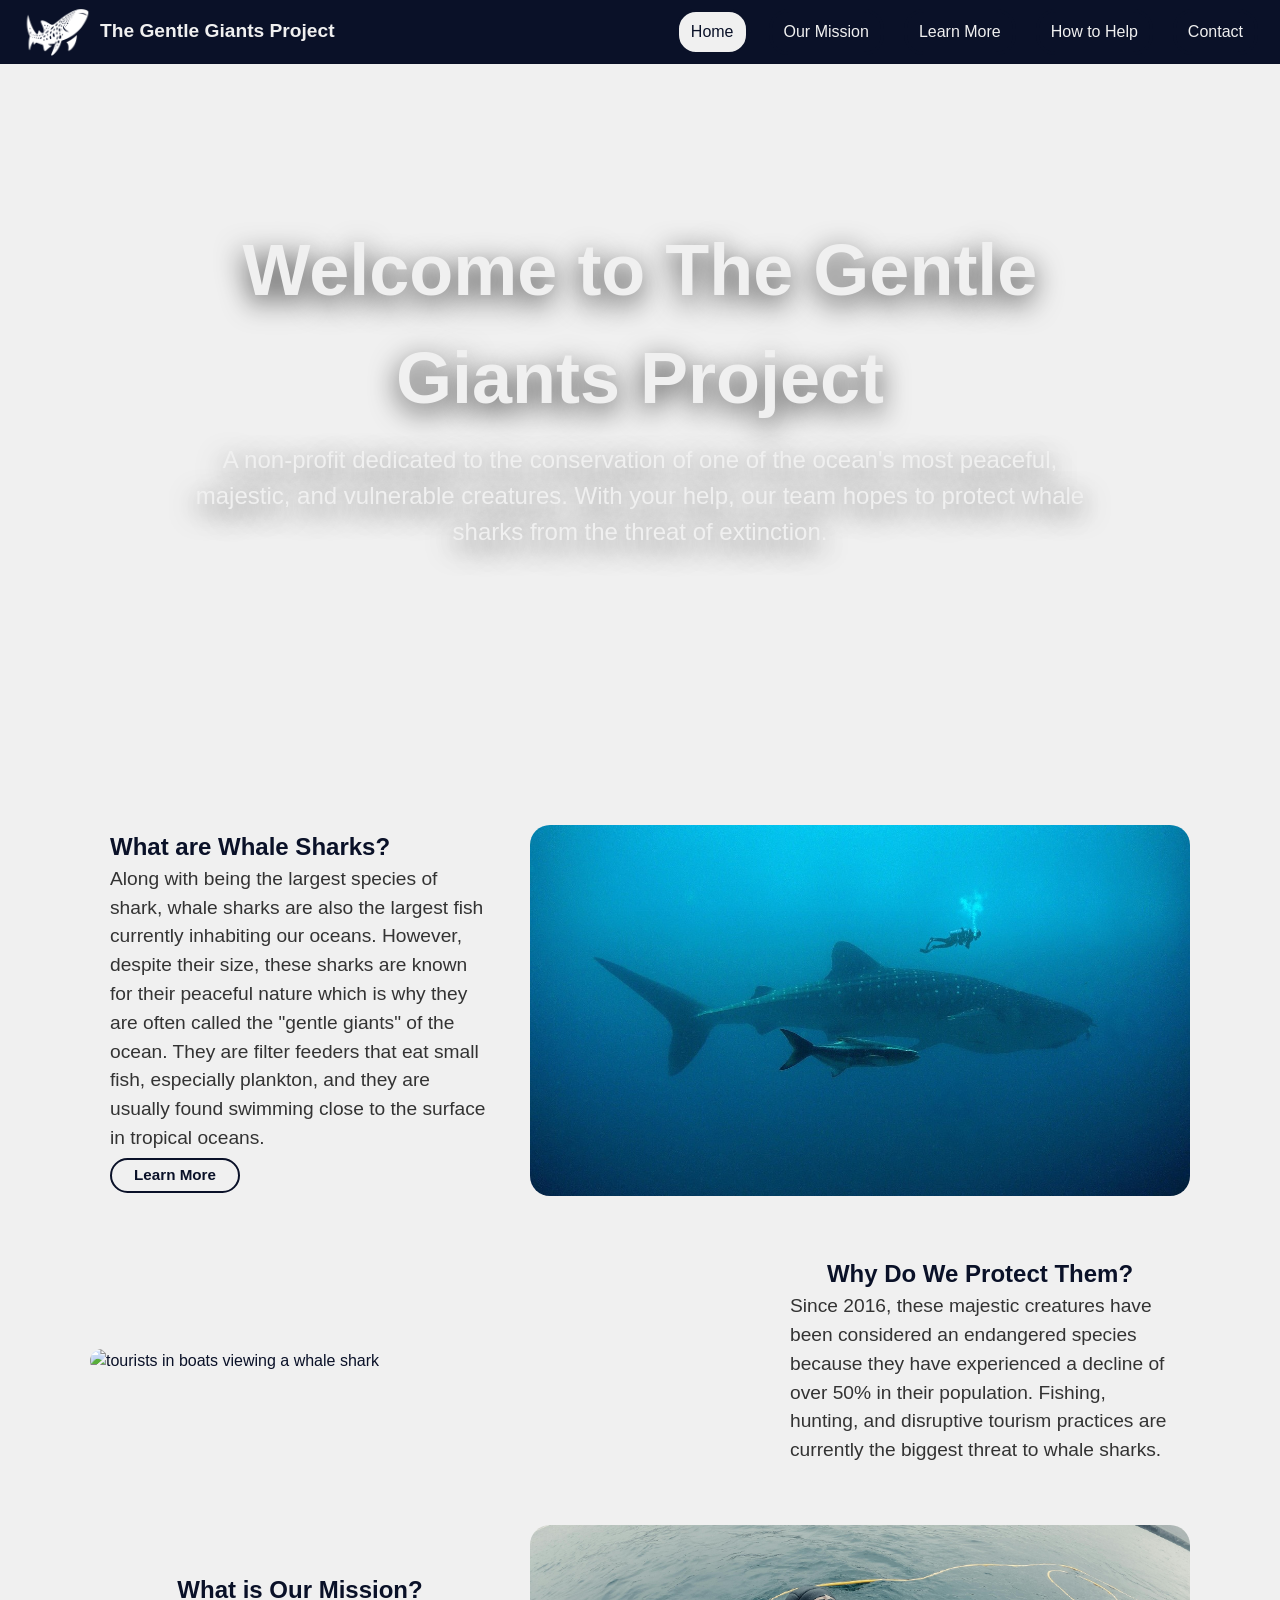
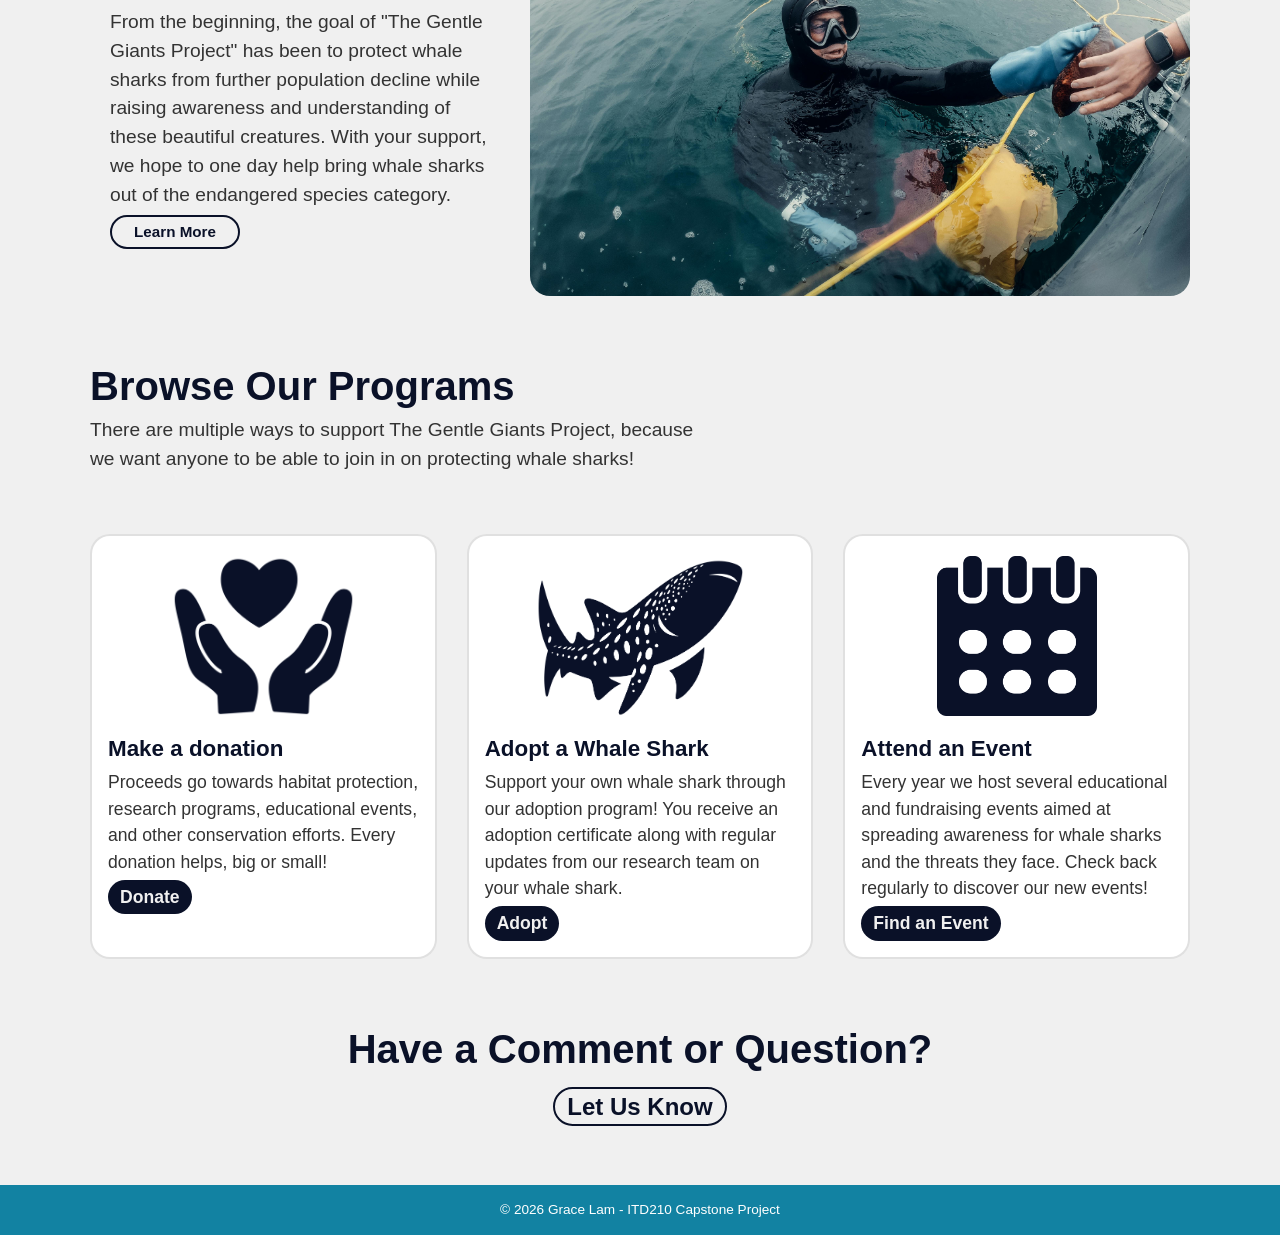
==== index.html @ e2074e73 "Initial commit — added portfolio HTML and CSS files" ====
<!DOCTYPE html>
<html lang="en">
<head>
    <meta charset="UTF-8">
    <meta name="viewport" content="width=device-width, initial-scale=1.0">
    <title>The Gentle Giants Project</title>
    <link rel="stylesheet" href="style.css">
</head>
<body>
    
<!-- Header with brand logo and the navigation section-->
    <header>
<!-- Branding -->
        <div class="branding">
            <img src="images/brand_icon.png" alt="white whale shark icon">
            <span>The Gentle Giants Project</span>
        </div>

<!--Desktop Nav-->
            <nav class="desktop_nav" aria-label="Main Navigation">
                <a href="index.html" class="active" aria-current="page">Home</a>
                <a href="mission.html">Our Mission</a>
                <a href="learn.html">Learn More</a>
                <a href="help.html">How to Help</a>
                <a href="contact.html">Contact</a>
            </nav>

<!-- Mobile Nav toggle button -->
        <button class="mobile_toggle" id="mobileToggle" aria-label="Open navigation" aria-expanded="false">
              <span aria-hidden="true"></span>
        </button>

    </header>

    <!-- Mobile Nav -->
        <nav class="mobile_nav" id="mobileNav" aria-label="Mobile navigation">
            <!-- Example usage -->
            <a href="index.html" class="active" aria-current="page">Home</a>
            <a href="mission.html">Our Mission</a>
            <a href="learn.html">Learn More</a>
            <a href="help.html">How to Help</a>
            <a href="contact.html">Contact</a>
            </nav>

    <!-- Mobile Nav -->
        <nav class="mobile_nav" id="mobileNav" aria-label="Mobile navigation">
            <!-- Example usage -->
            <a href="index.html" class="active" aria-current="page">Home</a>
            <a href="mission.html">Our Mission</a>
            <a href="learn.html">Learn More</a>
            <a href="help.html">How to Help</a>
            <a href="contact.html">Contact</a>
            </nav>

<!--Main section-->
    <main>

<!--Hero section-->
        <section class="hero" aria-label="Hero Section">
<!-- Hero Video -->
            <div class="hero_video" aria-hidden="true">
                <video autoplay muted loop playsinline preload="metadata">
                    <source src="images/hero_video.mp4" type="video/mp4">
                </video>
            </div>
<!-- Hero Text -->
            <div class="hero_text">
                <h1>Welcome to The Gentle Giants Project</h1>
                <p>A non-profit dedicated to the conservation of one of the ocean's most peaceful, majestic, and vulnerable creatures. With your help, our team hopes to protect whale sharks from the threat of extinction.  
                </p>
            </div>
        </section>

<!-- Mission Section -->
        <section class="home_mission">
            <div class="mission_text">
                <h2>What are Whale Sharks?</h2>
                <p>Along with being the largest species of shark, whale sharks are also the largest fish currently inhabiting our oceans. However, despite their size, these sharks are known for their peaceful nature which is why they are often called the "gentle giants" of the ocean. They are filter feeders that eat small fish, especially plankton, and they are usually found swimming close to the surface in tropical oceans.</p>
                <a href="learn.html">Learn More</a>
            </div>
                <img src="images/what_are_whale_sharks.jpg" alt="A diver and a whale shark in the ocean">
        </section>

        <section class="home_mission">
                <img src="images/why_protect_them.jpg" alt="tourists in boats viewing a whale shark">
            <div class="mission_text">
                <h3>Why Do We Protect Them?</h3>
                <p>Since 2016, these majestic creatures have been considered an endangered species because they have experienced a decline of over 50% in their population. Fishing, hunting, and disruptive tourism practices are currently the biggest threat to whale sharks.</p>
            </div>
        </section>
          
        <section class="home_mission">
                <div class="mission_text">
                    <h3>What is Our Mission?</h3>
                    <p>From the beginning, the goal of "The Gentle Giants Project" has been to protect whale sharks from further population decline while raising awareness and understanding of these beautiful creatures. With your support, we hope to one day help bring whale sharks out of the endangered species category.</p>
                    <a href="mission.html">Learn More</a>
                </div>
                <img src="images/our_mission.jpg" alt="man in wetsuit holding a sea urchin">
        </section>

<!--Cards Section-->
        <section>
            <div class="card_intro">
                <h2>Browse Our Programs</h2>
                <p>There are multiple ways to support The Gentle Giants Project, because we want anyone to be able to join in on protecting whale sharks! </p>
            </div>
<!-- Donation Card -->
        <div class="cards">
            <article class="card">
                <div class="card_media">
                    <img src="images/donation_icon.png" alt="Icon of hand holding a heart">
                </div>
                <div class="card_body">
                    <h3>Make a donation</h3>
                    <p>Proceeds go towards habitat protection, research programs, educational events, and other conservation efforts. Every donation helps, big or small!</p>
                    <a class="card_link" href="help.html">Donate</a>
                </div>
            </article>
<!-- Adoption Card -->
            <article class="card">
                <div class="card_media">
                    <img src="images/adopt_icon.png" alt="icon of a whale shark">
                </div>
                <div class="card_body">
                    <h3>Adopt a Whale Shark</h3>
                    <p>Support your own whale shark through our adoption program! You receive an adoption certificate along with regular updates from our research team on your whale shark.</p>
                    <a class="card_link" href="help.html">Adopt</a>
                </div>
            </article>
<!-- Event Card -->
            <article class="card">
                <div class="card_media">
                    <img src="images/events_icon.png" alt="icon of a calendar">
                </div>
                <div class="card_body">
                    <h3>Attend an Event</h3>
                    <p>Every year we host several educational and fundraising events aimed at spreading awareness for whale sharks and the threats they face. Check back regularly to discover our new events!</p>
                    <a class="card_link" href="help.html">Find an Event</a>
                </div>
            </article>
        </div>    
        </section>

<!-- Contact Section -->
        <section class="home_contact">
            <h2>Have a Comment or Question?</h2>
            <a href="contact.html">Let Us Know</a>
        </section>

    </main>

<!-- Footer -->
    <footer>
        &copy; 2026 Grace Lam - ITD210 Capstone Project
    </footer>

<!-- JavaScript -->
 <script>

/* Mobile Navigation javascript */

const toggle = document.getElementById("mobileToggle");

const mobileNav = document.getElementById("mobileNav");

toggle.addEventListener("click", () => {

  const isOpen = mobileNav.classList.toggle("open");

  toggle.setAttribute("aria-expanded", String(isOpen));
});

 </script>
</body>
</html>

<!-- Citation:

-	Video Credit (web source)
    o	File/Page: index.html (hero video)
    o	Video File: hero_video.mp4
    o	Original creator: Spencer Frost
    o	Title: “Whale Sharks”
    o	Source page: www.canva.com  
    o	License: One-design use license
    o	Accessed: 2026-2-1

-	Image Credit (web source)
    o	File/Page: index.html (Our Mission section)
    o	Video File: our_mission.html
    o	Original creator: Kindel Media
    o	Description: “Man in wetsuit holding a sea urchin”
    o	Source page: www.pexels.com  
    o	License: free to use 
    o	Accessed: 2026-2-2

-	Image Credit (web source)
    o	File/Page: index.html (Our Mission section)
    o	Video File: what_are_whale_sharks.jpg
    o	Original creator: Schäferle
    o	Description: “whale shark and diver in the ocean”
    o	Source page: www.pixabay.com  
    o	License: free to use
    o	Accessed: 2026-2-2

-	Image Credit (web source)
    o	File/Page: index.html (Our Mission section)
    o	Video File: why_protect_them.jpg
    o	Original creator: Mounish Raja
    o	Description: “tourists in boats viewing a whale shark in the ocean”
    o	Source page: www.unsplash.com  
    o	License: free to use
    o	Accessed: 2026-2-2

-	Image Credit (web source)
    o	File/Page: index.html (Cards section)
    o	Video File: donation_icon.jpg
    o	Original creator: Rafai
    o	Title: “Donation”
    o	Source page: www.thenounproject.com  
    o	License: royalty free
    o	Accessed: 2026-2-2

-	Image Credit (web source)
    o	File/Page: index.html (Cards section and header)
    o	Video File: adopt_icon.jpg (blue) and brand_icon.jpg (white) 
    o	Original creator: Dimitri Lupo
    o	Title: “Whale Shark”
    o	Source page: www.thenounproject.com  
    o	License: royalty free
    o	Accessed: 2026-2-2

-	Image Credit (web source)
    o	File/Page: index.html (Cards section)
    o	Video File: events_icon.jpg
    o	Original creator: I cons
    o	Title: “Calendar”
    o	Source page: www.thenounproject.com  
    o	License: royalty free
    o	Accessed: 2026-2-2

-	AI Assistance Citation:
    o	Tool: ChatGPT
    o	Date: 2/1/26
    o	Where used: Hero video CSS (specifically .hero video)
    o	What AI did: gave example CSS code to crop and position the hero video along with explanations for the code
    o	What I did: Read the code explanations and implemented the necessary code, adjusted the percentages of some elements and tested them in browser. 
    o	Prompt summary: “This is my CSS code for a hero video, how can I fix cropping issues” and “I want the video to be cropped slightly lower but still fill the container” 

-	AI Assistance Citation:
    o	Tool: ChatGPT
    o	Date: 2/1/26
    o	Where used: Hero (specifically .hero)
    o	What AI did: gave example code for how to adjust padding to improve adjustment of text in different window sizes
    o	What I did: Read the code explanations and implemented the code adjustment, tested the amounts of the padding element with different amounts and window sizes.
    o	Prompt summary: “Does the padding change where the content is when the window is resized in this code” 
   
-	AI Assistance Citation:
    o	Tool: ChatGPT
    o	Date: 2/2/26
    o	Where used: Home Mission Section (specifically .mission_text)
    o	What AI did: gave example code for how to use display to lay out text and images.
    o	What I did: Read the code explanations and implemented the flex-direction: column and flex: 1 elements to place the headings above the paragraph text while keeping the images to the side of the text.
    o	Prompt summary: “I want the h3 to sit above the p text while the image is beside both the h3 and the p”

-->
---- style.css ----
* {
  margin: 0;
  padding: 0;
  box-sizing: border-box; 
}

:root{
  --ink:#0A1128;                
  --bg:#f0f0f0;                 
  --card:#ffffff;               
  --muted:#333333;              
  --line:rgba(0,0,0,0.12);      
  --radius:20px; 
}

body {
    font-family: 'Segoe UI', Tahoma, Geneva, Verdana, sans-serif;
    line-height: 1.5; 
    overflow-x: hidden;

    background: var(--bg);
    color: var(--ink);
}

a {
  color: inherit;
}

/* Header styles */
header{
  position:fixed;top:0;left:0;width:100%;height:64px;
  background:#0A1128;
  backdrop-filter:blur(18px);
  border-bottom:1px solid rgba(0,0,0,0.06);
  display:flex;align-items:center;justify-content:space-between;
  padding:0 22px;
  z-index:1000;
}

.branding {
    display: flex;
    align-items: center;
    gap: 8px;
    color: #f0f0f0;
    font-size: 1.2rem;
    font-weight: 650;
}

.branding img {
    width: 70px;
    height: auto;
}

/* Nav styles */
.desktop_nav {
    display:flex;
    gap:20px;
    font-size: 1rem;
}

.desktop_nav a{
  text-decoration:none;
  color: #f0f0f0;
  background: #0A1128;
  font-weight:450;
  border: solid 3px #0A1128;
  border-radius: 20px;
  padding: 8px 12px;
}
.desktop_nav a.active {
    background: #f0f0f0;
    color: #0A1128;
}
.desktop_nav a:hover {
    background: #1282A2;
}

/* mobile navigation */

.mobile_toggle{
  width:40px;height:40px;border-radius:999px;
  border:1px solid #0A1128;
  background:#f0f0f0;
  display:none;
  align-items:center;justify-content:center;
  cursor:pointer;
}
.mobile_toggle span{
  width:18px;height:2px;border-radius:999px;background:#111;
  position:relative;display:block;
}
.mobile_toggle span::before,
.mobile_toggle span::after{
  content:"";
  position:absolute;left:0;width:18px;height:2px;border-radius:999px;background:#111;
}
.mobile_toggle span::before{top:-6px;}
.mobile_toggle span::after{top:6px;}

@media(max-width:950px){
  .desktop_nav{display:none;}
  .mobile_toggle{display:flex;}
}

.mobile_nav{
  position:fixed;
  top:0;
  right:-100%;
  width:min(75vw,300px);
  height:100vh;
  background:#0A1128;
  opacity: 0.95;
  backdrop-filter:blur(18px);
  padding:88px 22px 24px;
  transition:right .35s ease;
  z-index:999;
}
.mobile_nav.open{right:0;}
.mobile_nav a{
  display:block;
  text-decoration:none;
  color:#f0f0f0;
  font-size:1.35rem;
  font-weight:700;
  padding:12px 10px;
  border-radius:14px;
}

.mobile_nav a:hover{
    background: #1282A2;
}

/* Hero styles */
.hero {
    position: relative;
    min-height: 85vh;
    display: flex;
    align-items: center;
    justify-content: center;
    text-align: center;
    padding: clamp(48px, 8vh, 96px) 18px;
    overflow: hidden;
}

.hero video {
    position: absolute;
    z-index: 0;
    top: 50%;
    left: 50%;
    width: 100%;
    height: 100%;
    object-fit: cover;
    object-position: center 20%;
    transform: translate(-50%, -50%);
}

.hero_text {
  position: relative;
  z-index: 3;
  max-width: 980px;
  padding: 0 12px;
}

.hero_text h1 {
    color: #f0f0f0;
    font-size: clamp(3rem, 6vw, 4.5rem);
    text-shadow: 0 8px 28px rgba(0,0,0,0.75);
}

.hero_text p {
    color: #f0f0f0;
    font-size: clamp(1rem, 2.5vw, 1.5rem);
    max-width: 70ch;
    margin: 10px auto 0;
    text-shadow: 0 8px 28px rgba(0,0,0,0.75);
}

/* Home Mission Section styles */

.home_mission {
    display: flex;
    align-items: center;
    gap: 20px;
    margin: 60px 90px; 
}

.mission_text {
    display: flex;
    flex-direction: column;
    flex: 1;
    margin: 0px 20px;
    line-height: 1.5;
}

.mission_text p {
    font-size: 1.2rem;
    color: var(--muted);
}

.mission_text h3 {
    text-align: center;
    font-size: 1.5rem;
}

.mission_text a {
    text-decoration:none;
    color: #0A1128;
    border: 2px solid #0A1128;
    border-radius: var(--radius);
    width: 130px;
    padding: 4px 12px;
    font-weight: 550;
    font-size: .95rem;
    text-align: center;
    margin-top: 5px;
}

.mission_text a:hover {
    text-decoration:none;
    color: #f0f0f0;
    background: #1282A2;
    border: 2px solid #1282A2;
    border-radius: var(--radius);
    width: 130px;
    padding: 4px 12px;
    font-weight: 550;
    font-size: .95rem;
    text-align: center;
    margin-top: 5px;
}

.home_mission img {
    width: 60%;
    height: auto;
    border-radius: var(--radius);
}

/* Card styles */

.card_intro {
    background: var(--bg);
    color: var(--ink);
    margin: 60px 90px;
}

.card_intro p {
   font-size: 1.2rem; 
   max-width: 58ch;
   color: var(--muted);
}

.card_intro h2 {
   font-size: 2.5rem; 
}

.cards {
    margin: 60px 90px;
    display: grid;
    grid-template-columns: repeat(auto-fit,minmax(240px,1fr));
    gap: 30px;
}

.card {
  border-radius: var(--radius);  
  background: var(--card);
  border: 2px solid var(--line);
  overflow: hidden;
}

.card_media {
    margin-top: 20px;
    height: 160px;
    position: relative;
}

.card_media img {
    width: 100%;
    height: 100%;
    object-fit: contain;
}

.card_body{
  padding:16px 16px;
}

.card h3 {
    font-size: 1.4rem;
    margin-bottom: 4px;
}

.card p {
    color: var(--muted);
    font-size: 1.1rem;
    line-height: 1.5;
}

.card_link {
    display:inline-flex;
    text-decoration:none;
    color: #f0f0f0;
    background: #0A1128;
    border-radius: var(--radius);
    padding: 4px 12px;
    font-weight: 550;
    font-size: 1.1rem;
    margin-top: 5px;
}

.card_link:hover {
    display:inline-flex;
    text-decoration:none;
    color: #f0f0f0;
    background: #1282A2;
    padding: 4px 12px;
    border-radius: var(--radius);
    font-weight: 550;
    font-size: 1.1rem;
    margin-top: 5px;
}

/* Home contact section styles */
.home_contact {
    text-align: center;
    background: var(--bg);
    color: var(--ink);
    margin: 60px 90px;
}

.home_contact h2 {
    font-size: 2.5rem;
    margin-bottom: 10px;
}

.home_contact a{
    text-decoration:none;
    color: #0A1128;
    border: 2px solid #0A1128;
    border-radius: var(--radius);
    padding: 4px 12px;
    font-weight: 550;
    font-size: 1.5rem;
    text-align: center;
}

.home_contact a:hover {
    text-decoration:none;
    color: #f0f0f0;
    background: #1282A2;
    border: 2px solid #1282A2;
    border-radius: var(--radius);
    padding: 4px 12px;
    font-weight: 550;
    font-size: 1.5rem;
    text-align: center;
}

/* Footer Style */
footer {
    background-color: #1282A2;
    color: white;
    text-align: center;
    padding: 15px;
    font-size:.85rem;
}
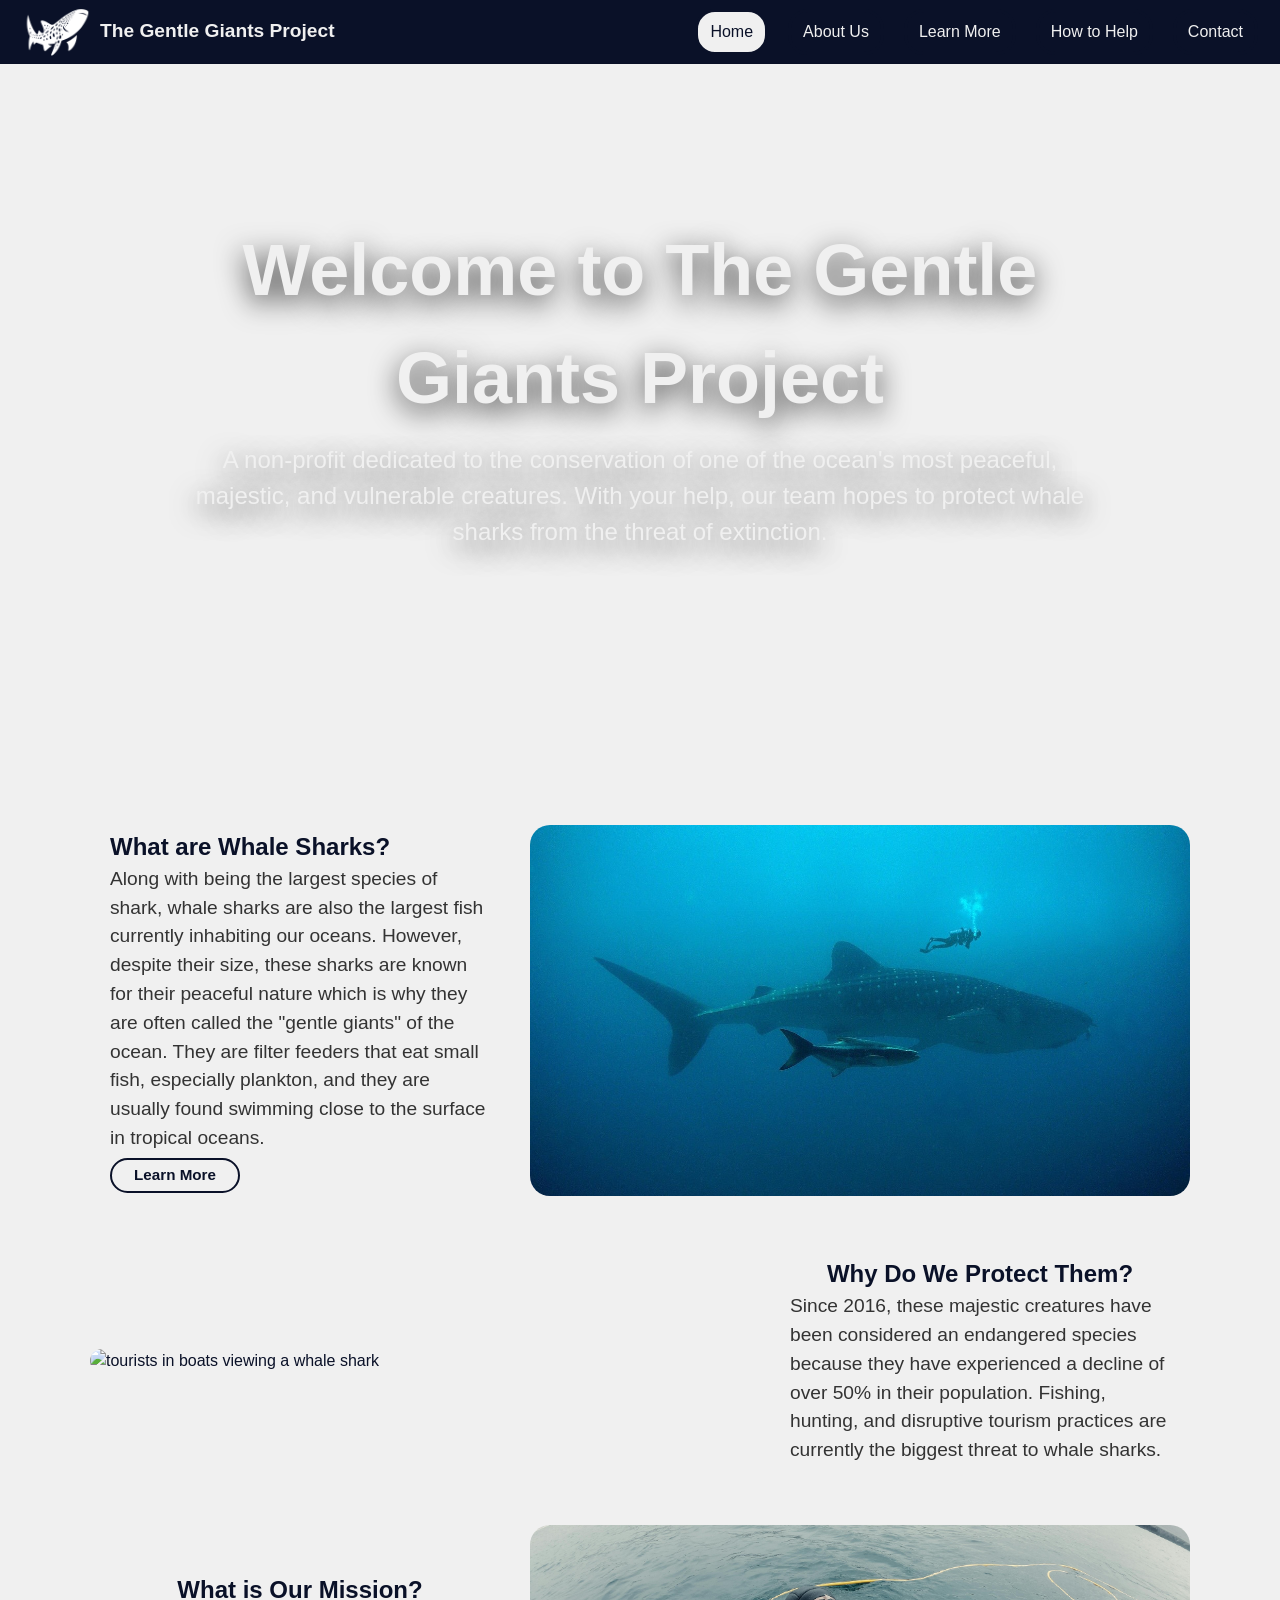
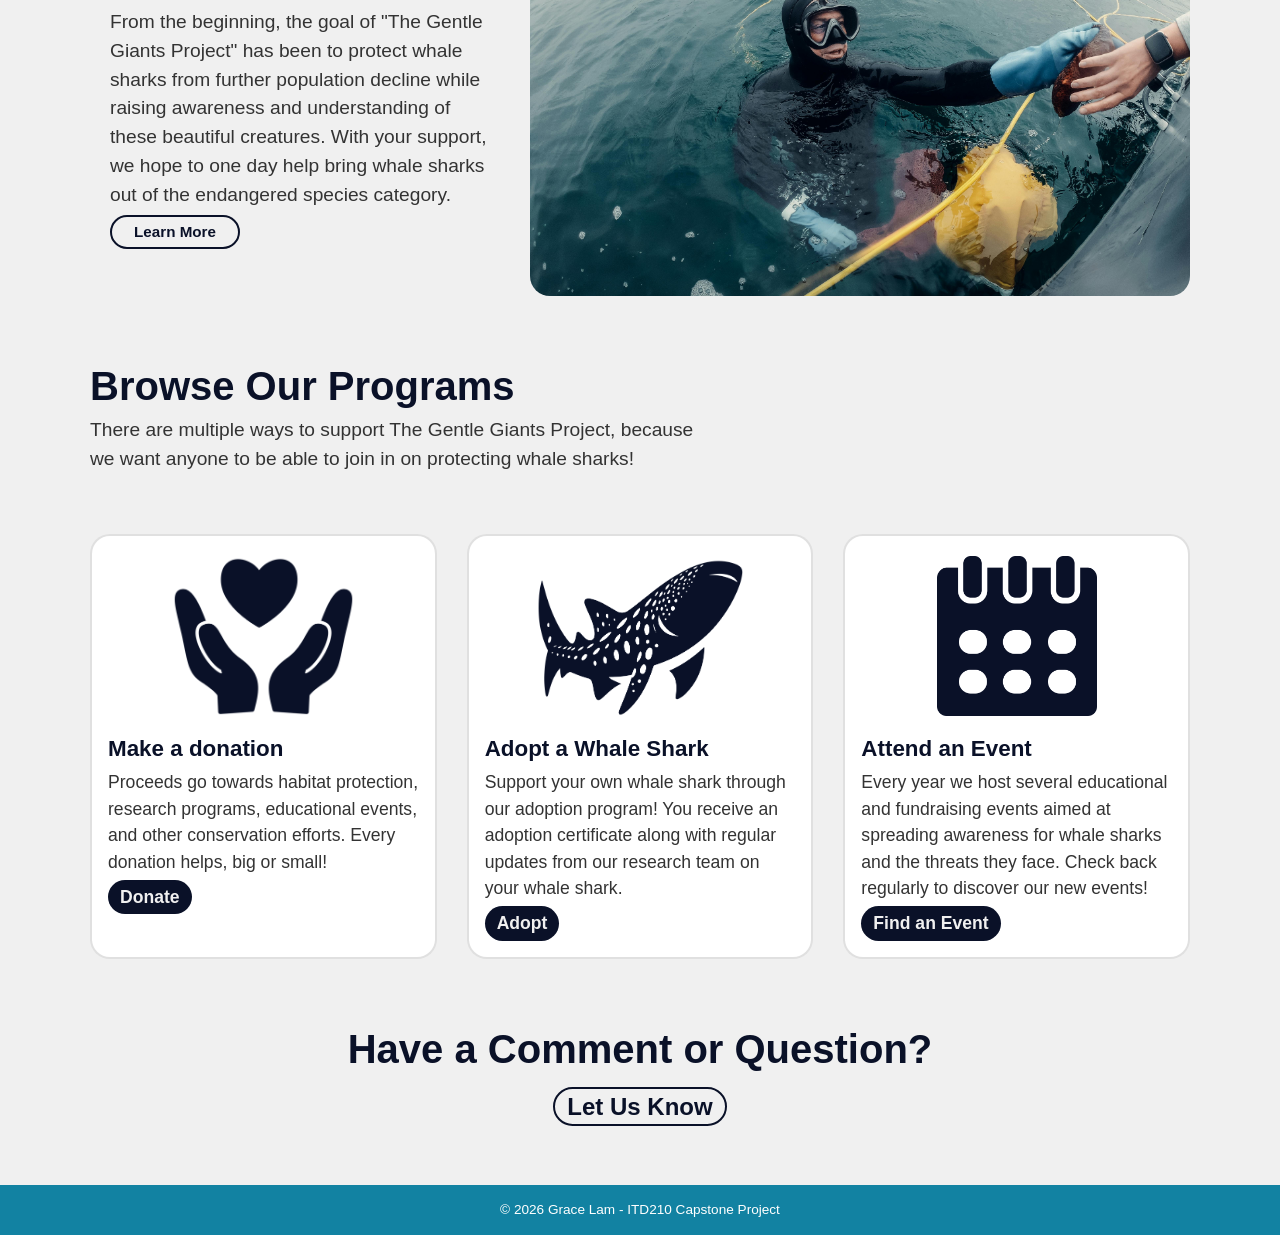
==== commit 2d51b9d0: "fixed About Us links in home page navigation" ====
--- a/index.html
+++ b/index.html
@@ -19,7 +19,7 @@
 <!--Desktop Nav-->
             <nav class="desktop_nav" aria-label="Main Navigation">
                 <a href="index.html" class="active" aria-current="page">Home</a>
-                <a href="mission.html">Our Mission</a>
+                <a href="about.html">About Us</a>
                 <a href="learn.html">Learn More</a>
                 <a href="help.html">How to Help</a>
                 <a href="contact.html">Contact</a>
@@ -36,17 +36,7 @@
         <nav class="mobile_nav" id="mobileNav" aria-label="Mobile navigation">
             <!-- Example usage -->
             <a href="index.html" class="active" aria-current="page">Home</a>
-            <a href="mission.html">Our Mission</a>
-            <a href="learn.html">Learn More</a>
-            <a href="help.html">How to Help</a>
-            <a href="contact.html">Contact</a>
-            </nav>
-
-    <!-- Mobile Nav -->
-        <nav class="mobile_nav" id="mobileNav" aria-label="Mobile navigation">
-            <!-- Example usage -->
-            <a href="index.html" class="active" aria-current="page">Home</a>
-            <a href="mission.html">Our Mission</a>
+            <a href="about.html">About Us</a>
             <a href="learn.html">Learn More</a>
             <a href="help.html">How to Help</a>
             <a href="contact.html">Contact</a>
@@ -93,7 +83,7 @@
                 <div class="mission_text">
                     <h3>What is Our Mission?</h3>
                     <p>From the beginning, the goal of "The Gentle Giants Project" has been to protect whale sharks from further population decline while raising awareness and understanding of these beautiful creatures. With your support, we hope to one day help bring whale sharks out of the endangered species category.</p>
-                    <a href="mission.html">Learn More</a>
+                    <a href="about.html">Learn More</a>
                 </div>
                 <img src="images/our_mission.jpg" alt="man in wetsuit holding a sea urchin">
         </section>
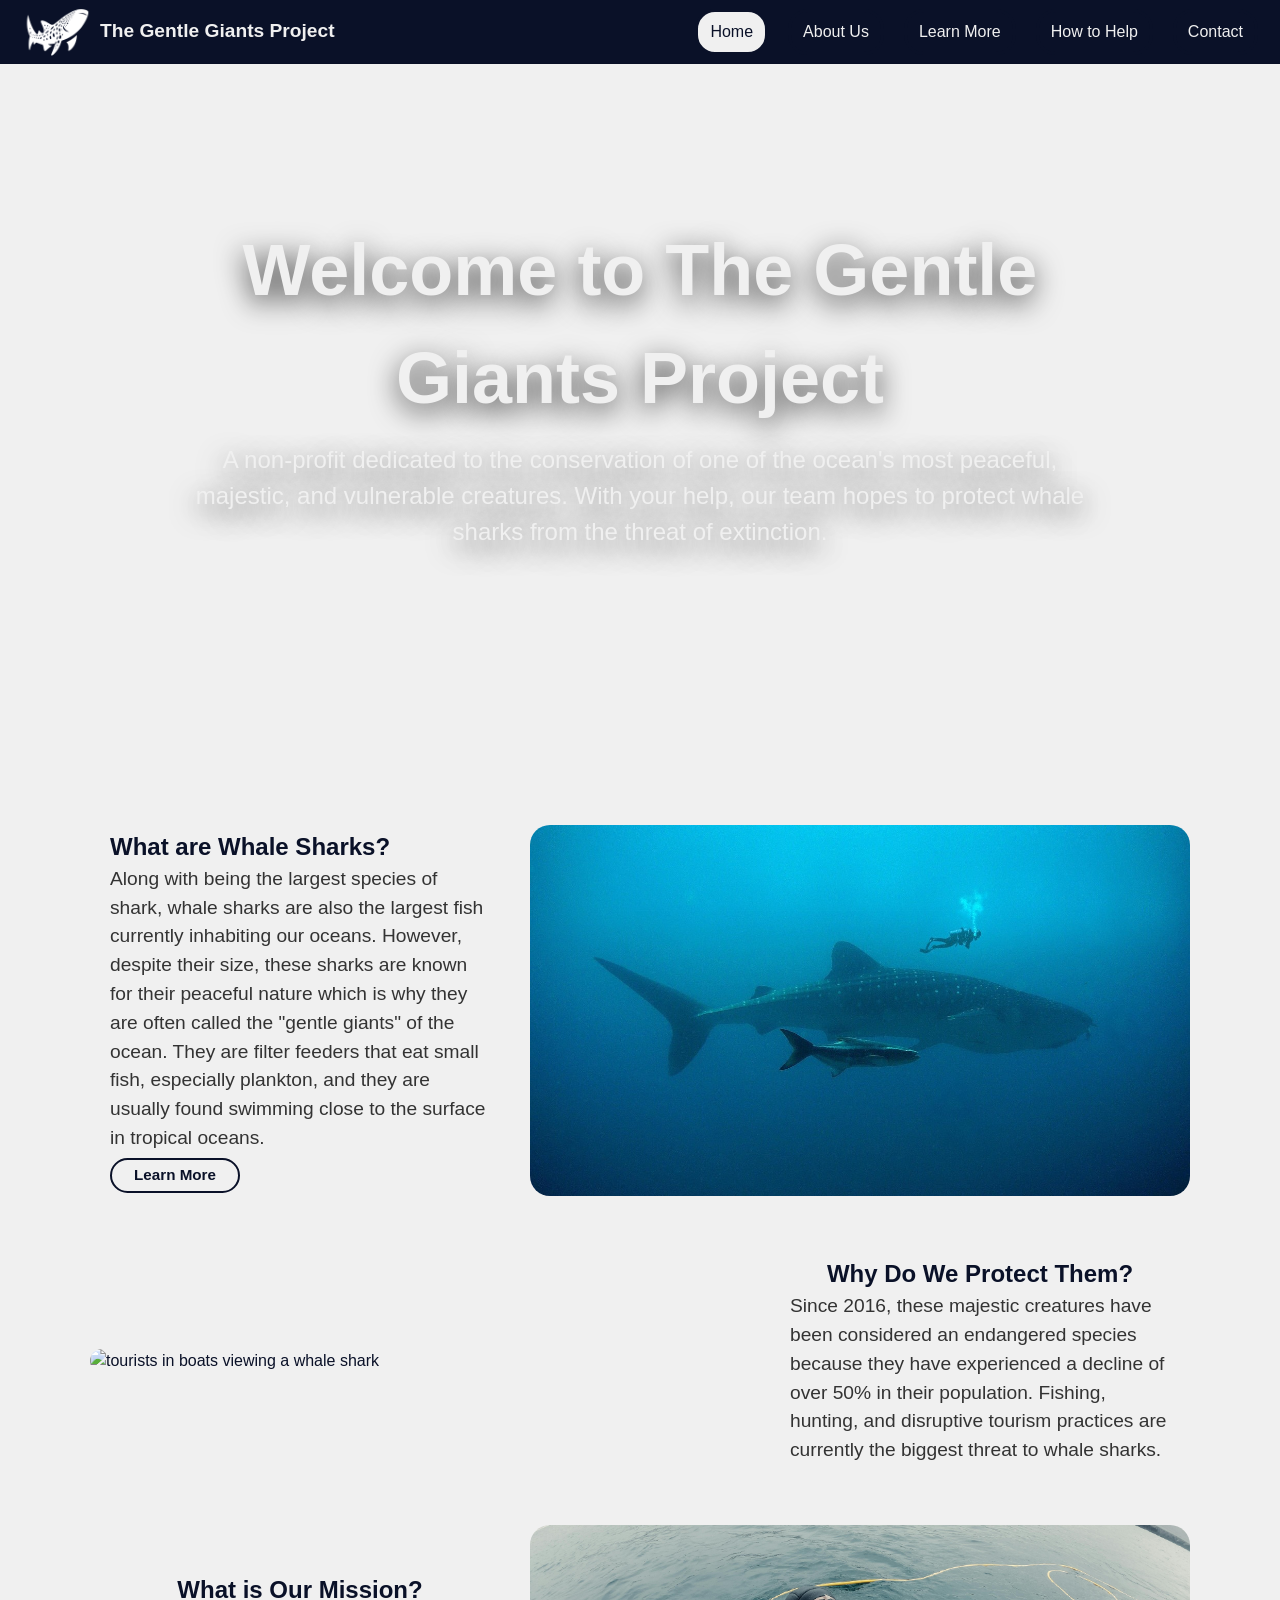
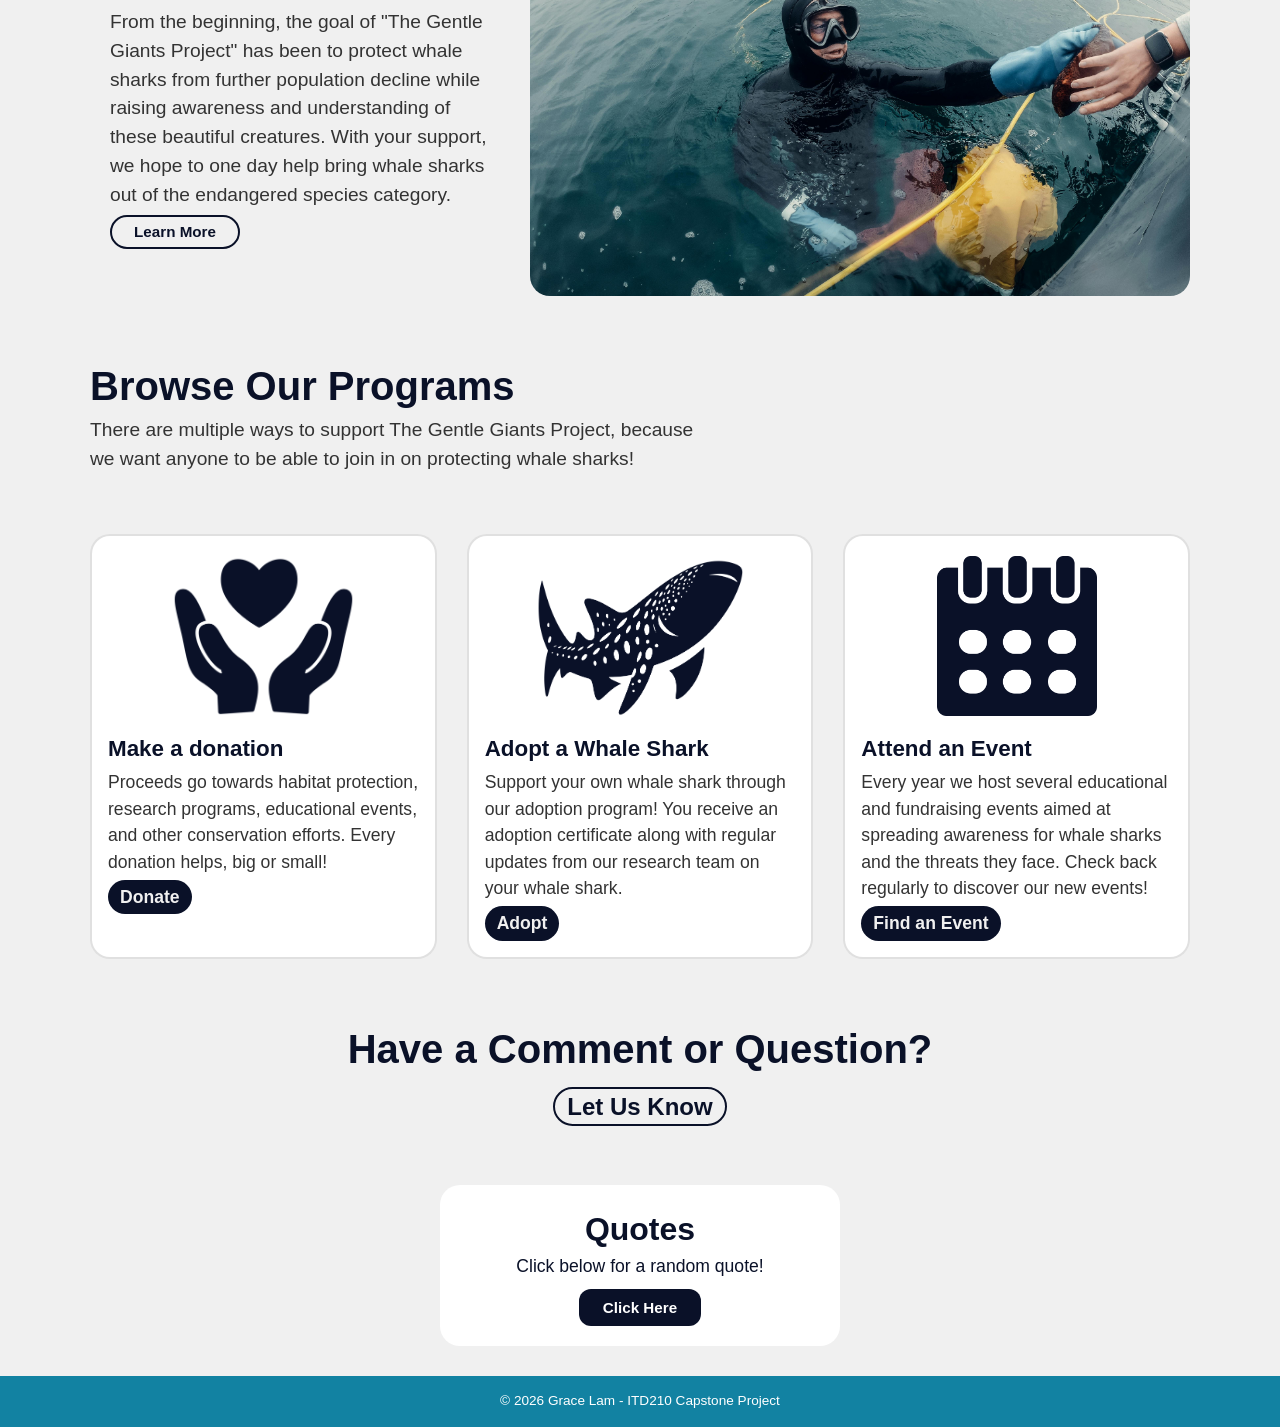
==== commit 7bc75027: "added a random quote section using JavaScript Fetch" ====
--- a/index.html
+++ b/index.html
@@ -139,6 +139,31 @@
 
     </main>
 
+<!-- Fetch Data Section -->
+    <div class="quotes">
+    <!-- Section for users to load data -->
+        <section id="quoteStart">
+            <h2>Quotes</h2>
+            <p>Click below for a random quote!</p>
+            <button id="loadBtn">Click Here</button>
+        </section>
+
+    <!-- Section for when data is loading and when there is an error -->
+        <section id="quoteLoading">
+            <h2>Loading</h2>
+            <p id="loadingMessage">Loading your quote...</p>
+            <p id="errorMessage"></p>
+        </section>
+
+    <!-- Section for the data after it's loaded -->
+        <section id="quoteResult">
+            <h2>Here's your quote!</h2>
+            <div id="dataContainer">
+                <!-- quote from fetch goes here -->
+            </div>
+        </section>
+    </div>    
+
 <!-- Footer -->
     <footer>
         &copy; 2026 Grace Lam - ITD210 Capstone Project
@@ -160,6 +185,58 @@
   toggle.setAttribute("aria-expanded", String(isOpen));
 });
 
+// fetch script for quote data
+    // verify fetch using console.log()
+        async function loadData () {
+            // grabs each section by ID
+            const loadingMessage = document.getElementById("quoteStart");
+            const errorMessage = document.getElementById("quoteLoading");
+            const dataContainer = document.getElementById("quoteResult");
+
+            // changes display so only loading section is shown when data is loading
+            quoteStart.style.display = "none";
+            quoteLoading.style.display = "block";
+            quoteResult.style.display = "none";
+            errorMessage.textContent = "";
+            dataContainer.innerHTML = "";
+
+            // request to get quote from the api
+            try {
+                const response = await fetch("https://dummyjson.com/quotes/random")
+
+            // displays error message if the request for data fails
+            if (!response.ok) {
+                throw new Error("Failed to load quote.");
+            }    
+
+            // turns the requested data into javascript
+            const data = await response.json();
+
+            console.log(data);
+
+            // displays the quote in the format set up
+            const item = document.createElement("div");
+            item.innerHTML = `
+                <p>${data.quote}</p>
+                <h3>${data.author}</h3>
+             `;
+            dataContainer.appendChild(item);
+
+            // changes display of sections so only the quote result is visible
+            quoteLoading.style.display = "none";
+            quoteResult.style.display = "block";
+
+            // error message that gets displayed if the fetch didn't work
+            } catch (error) {   
+                errorMessage.textContent = "Something went wrong. Please try again.";
+                console.log(error);
+            // stops displaying the loading message when data is displayed
+             } finally {
+                    loadingMessage.style.display = "none";
+                }
+            }
+        // button that users can click to load a quote
+        document.getElementById("loadBtn").addEventListener("click", loadData);  
  </script>
 </body>
 </html>
@@ -253,4 +330,12 @@
     o	What I did: Read the code explanations and implemented the flex-direction: column and flex: 1 elements to place the headings above the paragraph text while keeping the images to the side of the text.
     o	Prompt summary: “I want the h3 to sit above the p text while the image is beside both the h3 and the p”
 
+-   AI Assistance Citation:
+    o	Tool: ChatGPT
+    o	Date: 3/29/26
+    o	Where used: Home Quote Section 
+    o	What AI did: helped fix a few bugs in my Fetch code including all three sections displaying at the same time instead of one at a time as the data was following the request, load, and display process, the code returning the same quote every time instead of a random quote, and the name of the author showing up but not the quote itself. 
+    o	What I did: Read the code explanations and added the changes while customizing it to fit the needs og my webpage. 
+    o	Prompt summary: “Help me fix the bugs in this javascript fetch code”
+
 -->
--- a/style.css
+++ b/style.css
@@ -354,6 +354,85 @@
     text-align: center;
 }
 
+/* Quote Data/Fetch styles */
+/* display styles to make only one section visible at a time */
+#quoteLoading,
+#quoteResult {
+    display: none;
+}
+
+.quotes {
+    text-align: center;
+}
+
+/* stage 1 styles */
+#quoteStart {
+    margin: 0px auto 30px auto;
+    background-color: var(--card);
+    border: var(--line);
+    border-radius: var(--radius);
+    width: 400px;
+    padding: 20px;
+}
+
+#quoteStart h2 {
+    font-size: 2rem;
+}
+
+#quoteStart p {
+    font-size: 1.1rem;
+    margin-bottom: 10px;
+}
+
+/* stage 2 - loading styles */
+
+#quoteLoading {
+    margin: 0px auto 30px auto;
+}
+
+/* interactive element (button) */
+
+button {
+    padding: 10px 24px;
+    border-radius: 12px;
+    font-size: 0.95rem;
+    font-weight: 700;
+    cursor: pointer;
+    background: #0A1128;
+    color: #fff;
+    border: none;
+    transition: all 0.3s ease;
+}
+
+button:hover {
+    transform: translateY(-3px);
+    box-shadow: 0 5px 10px rgba(0,0,0,0.3);
+}
+
+/* stage 3 - results styles */
+#quoteResult {
+    background-color: var(--card);
+    border: var(--line);
+    padding: 15px;
+    margin: 0px auto 30px auto;
+    max-width: 500px;
+    border-radius: var(--radius);
+}
+
+#quoteResult p {
+    font-size: 1.1rem;
+}
+
+#quoteResult h3 {
+    font-size: 1.3rem;
+}
+
+/* Error Styles */
+#errorMessage {
+    color: #1282A2;
+    font-size: 1.1rem;
+}
+
 /* Footer Style */
 footer {
     background-color: #1282A2;
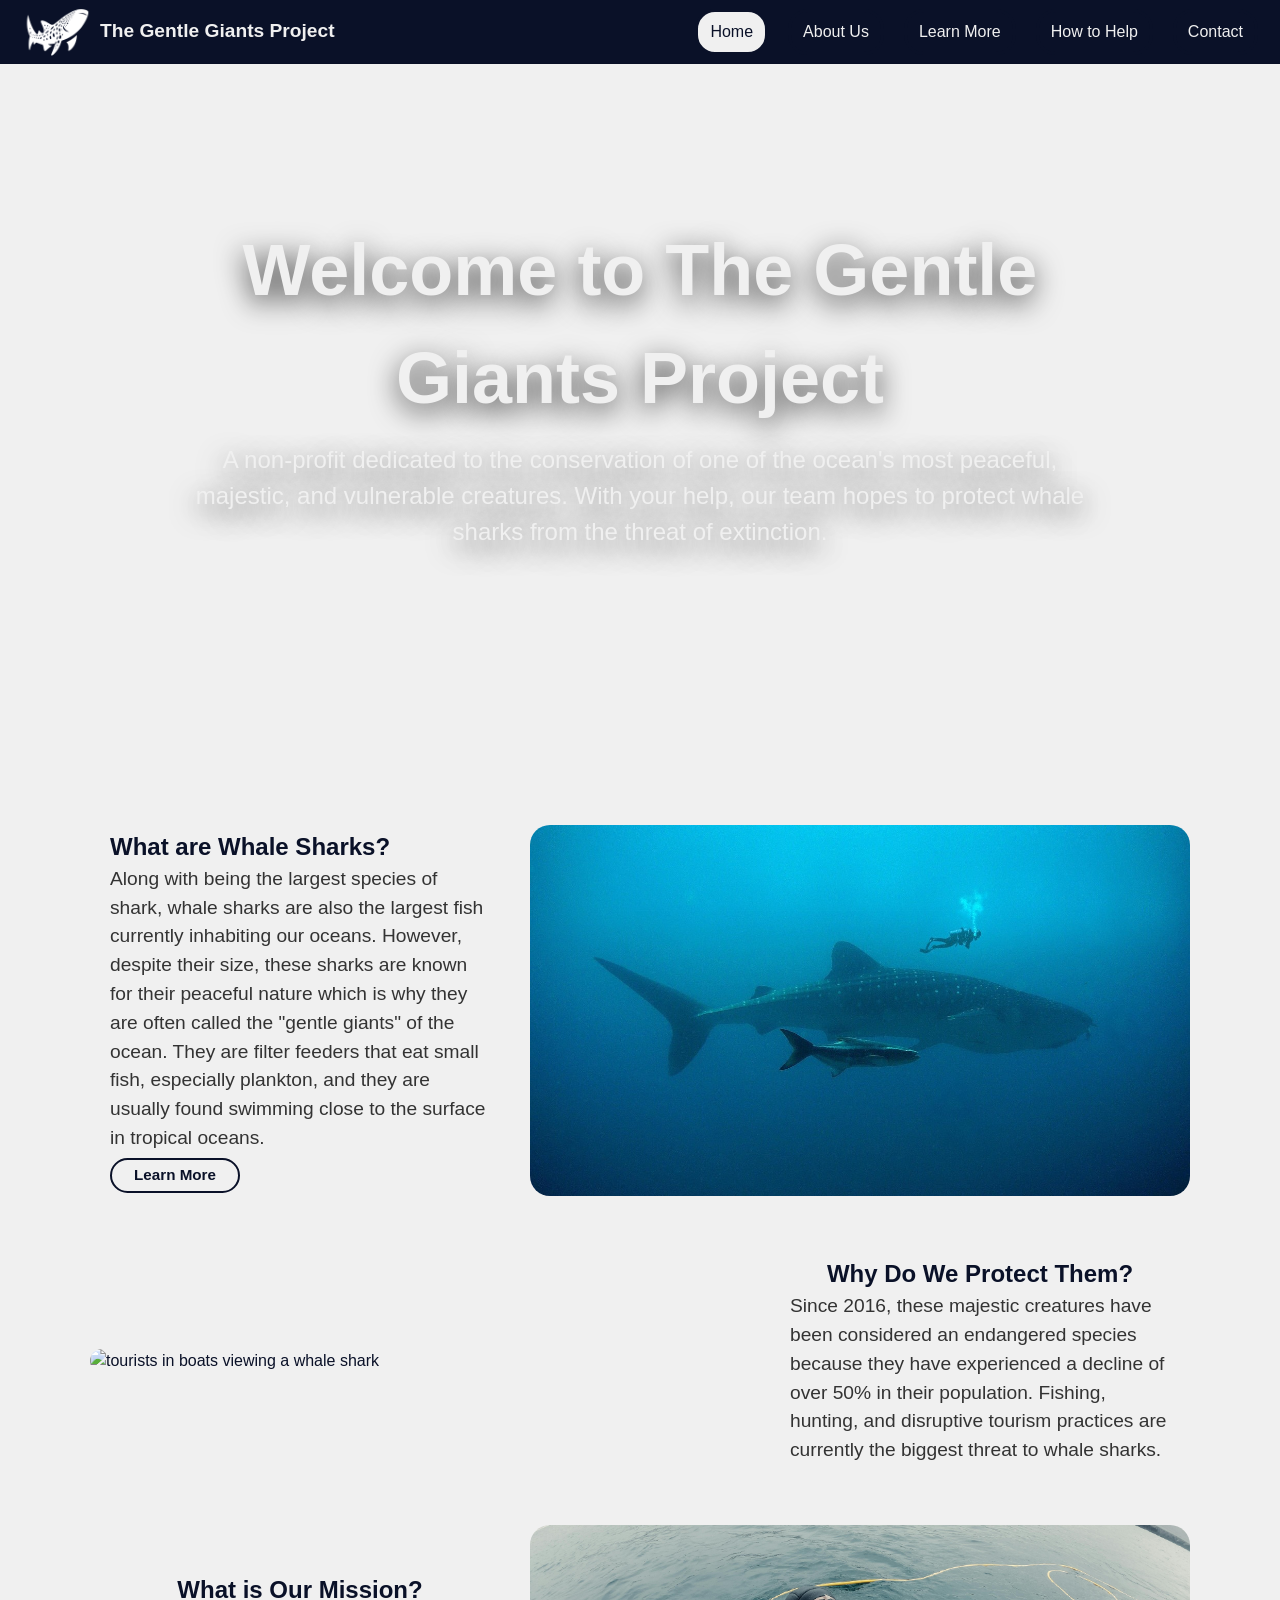
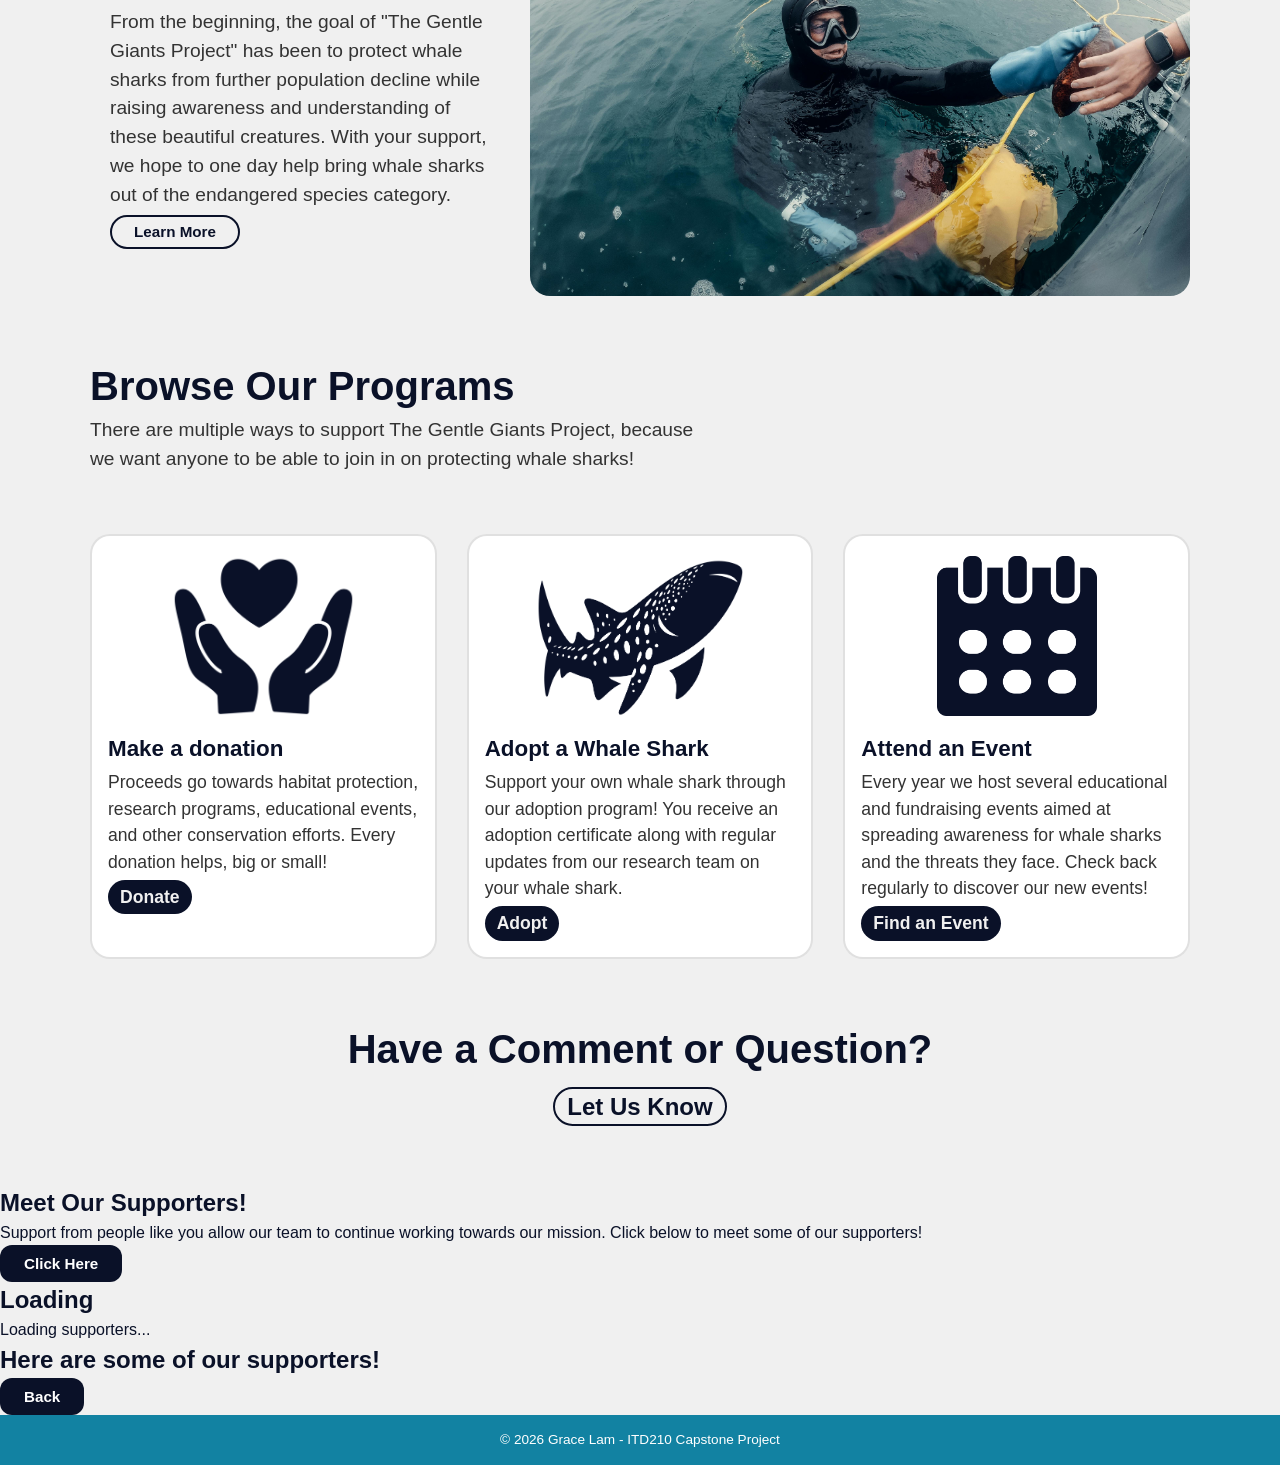
==== commit 571177de: "Changed random quote section to supporters section by adjusting the HTML and CSS and changing the Fe" ====
--- a/index.html
+++ b/index.html
@@ -140,27 +140,28 @@
     </main>
 
 <!-- Fetch Data Section -->
-    <div class="quotes">
+    <div class="supporters">
     <!-- Section for users to load data -->
-        <section id="quoteStart">
-            <h2>Quotes</h2>
-            <p>Click below for a random quote!</p>
+        <section id="supportersStart">
+            <h2>Meet Our Supporters!</h2>
+            <p>Support from people like you allow our team to continue working towards our mission. Click below to meet some of our supporters! </p>
             <button id="loadBtn">Click Here</button>
         </section>
 
     <!-- Section for when data is loading and when there is an error -->
-        <section id="quoteLoading">
+        <section id="supportersLoading">
             <h2>Loading</h2>
-            <p id="loadingMessage">Loading your quote...</p>
+            <p id="loadingMessage">Loading supporters...</p>
             <p id="errorMessage"></p>
         </section>
 
     <!-- Section for the data after it's loaded -->
-        <section id="quoteResult">
-            <h2>Here's your quote!</h2>
+        <section id="supportersResult">
+            <h2>Here are some of our supporters!</h2>
             <div id="dataContainer">
-                <!-- quote from fetch goes here -->
-            </div>
+                <!-- supporters from fetch goes here -->
+            </div>
+            <button id="backBtn">Back</button>
         </section>
     </div>    
 
@@ -185,28 +186,30 @@
   toggle.setAttribute("aria-expanded", String(isOpen));
 });
 
-// fetch script for quote data
+// fetch script for supporter data
     // verify fetch using console.log()
         async function loadData () {
             // grabs each section by ID
-            const loadingMessage = document.getElementById("quoteStart");
-            const errorMessage = document.getElementById("quoteLoading");
-            const dataContainer = document.getElementById("quoteResult");
+            const supportersStart = document.getElementById("supportersStart");
+            const supportersLoading = document.getElementById("supportersLoading");
+            const supportersResult = document.getElementById("supportersResult");
+            const errorMessage = document.getElementById("errorMessage");
+            const dataContainer = document.getElementById("dataContainer");
 
             // changes display so only loading section is shown when data is loading
-            quoteStart.style.display = "none";
-            quoteLoading.style.display = "block";
-            quoteResult.style.display = "none";
+            supportersStart.style.display = "none";
+            supportersLoading.style.display = "block";
+            supportersResult.style.display = "none";
             errorMessage.textContent = "";
             dataContainer.innerHTML = "";
 
             // request to get quote from the api
             try {
-                const response = await fetch("https://dummyjson.com/quotes/random")
+                const response = await fetch("https://jsonplaceholder.typicode.com/users")
 
             // displays error message if the request for data fails
             if (!response.ok) {
-                throw new Error("Failed to load quote.");
+                throw new Error("Failed to load data.");
             }    
 
             // turns the requested data into javascript
@@ -214,17 +217,24 @@
 
             console.log(data);
 
-            // displays the quote in the format set up
-            const item = document.createElement("div");
-            item.innerHTML = `
-                <p>${data.quote}</p>
-                <h3>${data.author}</h3>
-             `;
-            dataContainer.appendChild(item);
+            // makes the loading of supporters random and limits users loaded to 5
+            const selectedUsers = data 
+                .sort(() => 0.5 - Math.random())
+                .slice(0, 5);
+
+            // displays the supporters in the format set up
+            selectedUsers.forEach(user => {
+                const item = document.createElement("div");
+                item.innerHTML = `
+                    <h3>${user.name}</h3>
+                    <p>From ${user.address.city}</p>
+                 `;
+                dataContainer.appendChild(item);
+            });
 
             // changes display of sections so only the quote result is visible
-            quoteLoading.style.display = "none";
-            quoteResult.style.display = "block";
+            supportersLoading.style.display = "none";
+            supportersResult.style.display = "block";
 
             // error message that gets displayed if the fetch didn't work
             } catch (error) {   
@@ -235,8 +245,25 @@
                     loadingMessage.style.display = "none";
                 }
             }
-        // button that users can click to load a quote
+        // function for button to bring users back to the start section after loading supporters
+        function goBack() {
+            const supportersStart = document.getElementById("supportersStart");
+            const supportersLoading = document.getElementById("supportersLoading");
+            const supportersResult = document.getElementById("supportersResult");
+            const dataContainer = document.getElementById("dataContainer");
+
+            supportersStart.style.display = "block";
+            supportersLoading.style.display = "none";
+            supportersResult.style.display = "none";
+
+            dataContainer.innerHTML = "";
+        }
+
+        // button that users can click to load supporters
         document.getElementById("loadBtn").addEventListener("click", loadData);  
+
+        // button to bring users back to the start section 
+        document.getElementById("backBtn").addEventListener("click", goBack);
  </script>
 </body>
 </html>
@@ -335,7 +362,14 @@
     o	Date: 3/29/26
     o	Where used: Home Quote Section 
     o	What AI did: helped fix a few bugs in my Fetch code including all three sections displaying at the same time instead of one at a time as the data was following the request, load, and display process, the code returning the same quote every time instead of a random quote, and the name of the author showing up but not the quote itself. 
-    o	What I did: Read the code explanations and added the changes while customizing it to fit the needs og my webpage. 
+    o	What I did: Read the code explanations and added the changes while customizing it to fit the needs of my webpage. 
     o	Prompt summary: “Help me fix the bugs in this javascript fetch code”
 
+-   AI Assistance Citation:
+    o	Tool: ChatGPT
+    o	Date: 3/30/26
+    o	Where used: Home Quote Section 
+    o	What AI did: helped me set up some features of my fetch code including making the data loaded randomized and limited to 5 and setting up a button to return users back to the start section after loading data. Also helped fix some bugs like the back button not appearing and then not working when clicked.
+    o	What I did: Read the code explanations and added the changes. Asked clarifying questions when it suggested new JavaScript that I had never used or seen before.  
+    o	Prompt summary: “How can I make the data loaded in this fetch code randomized and limited to 5 users” and "How can I add a button to the results section to tak users back to the start section"
 -->
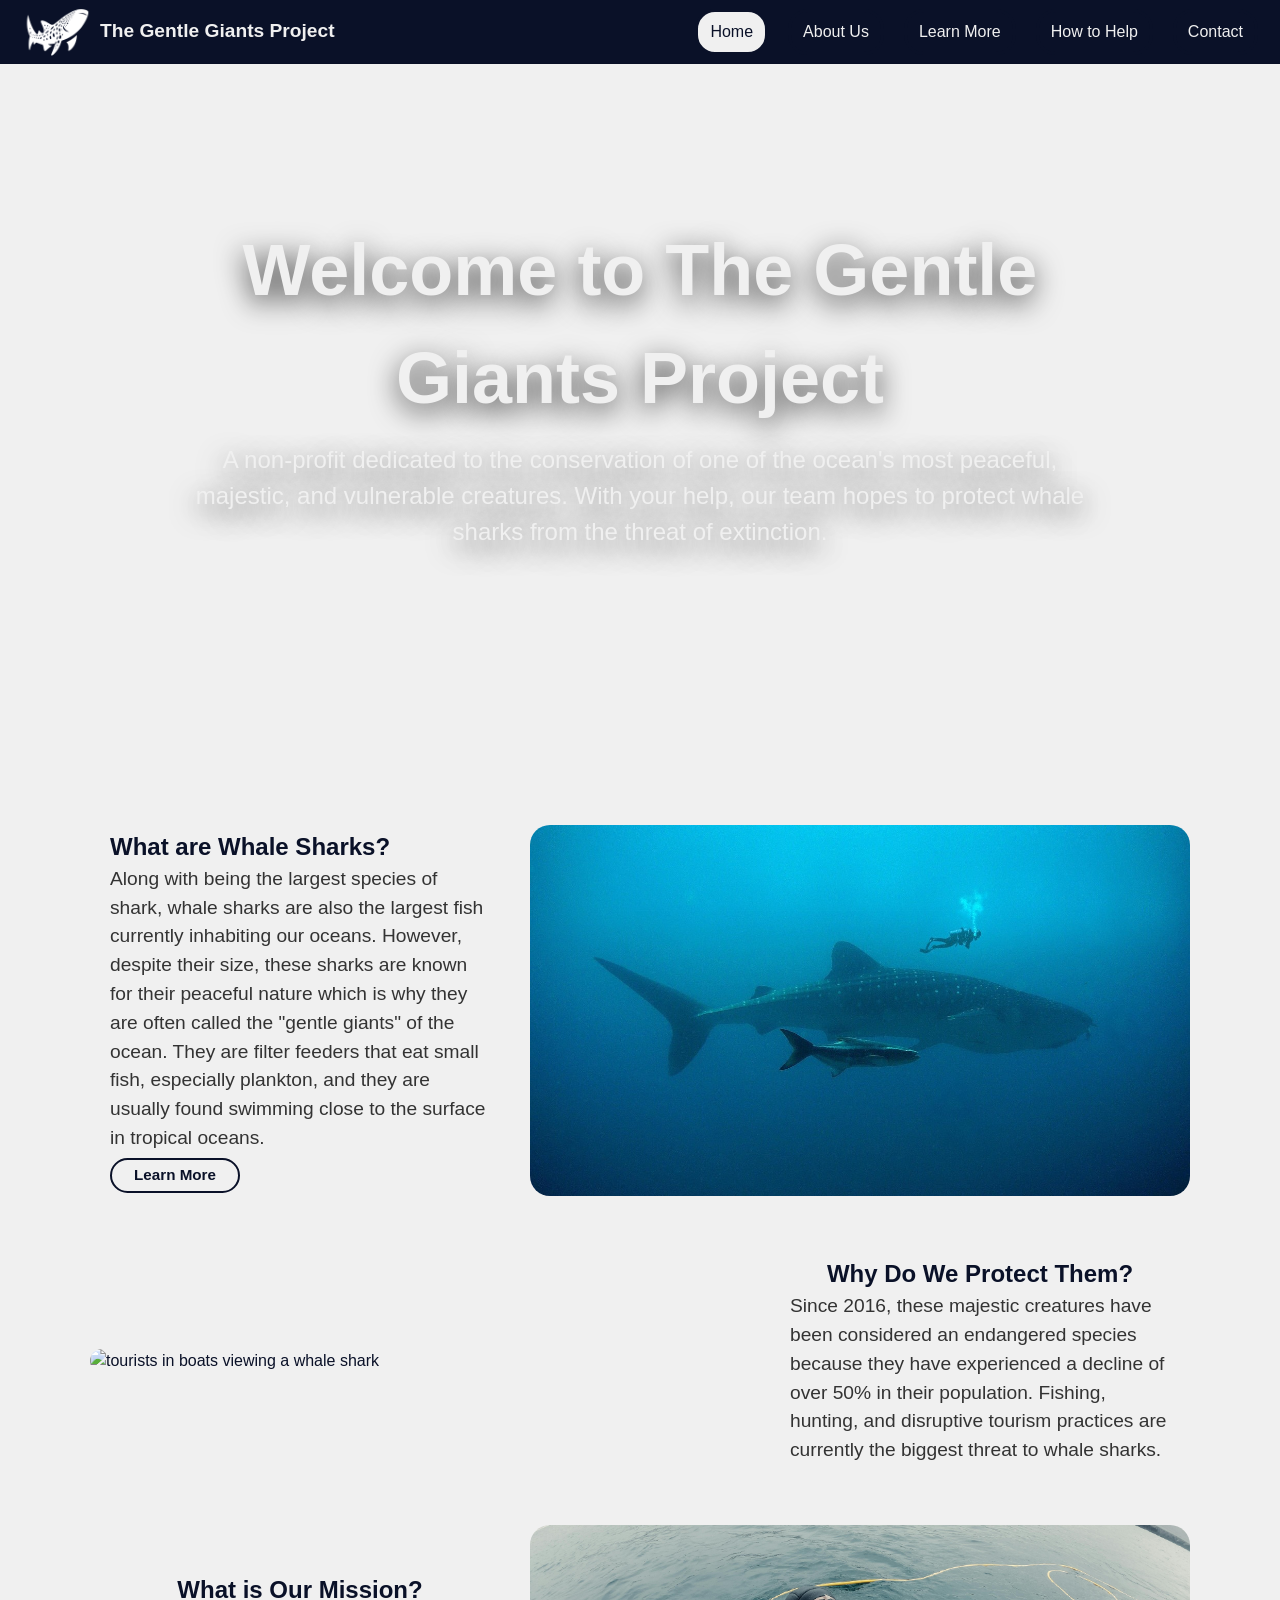
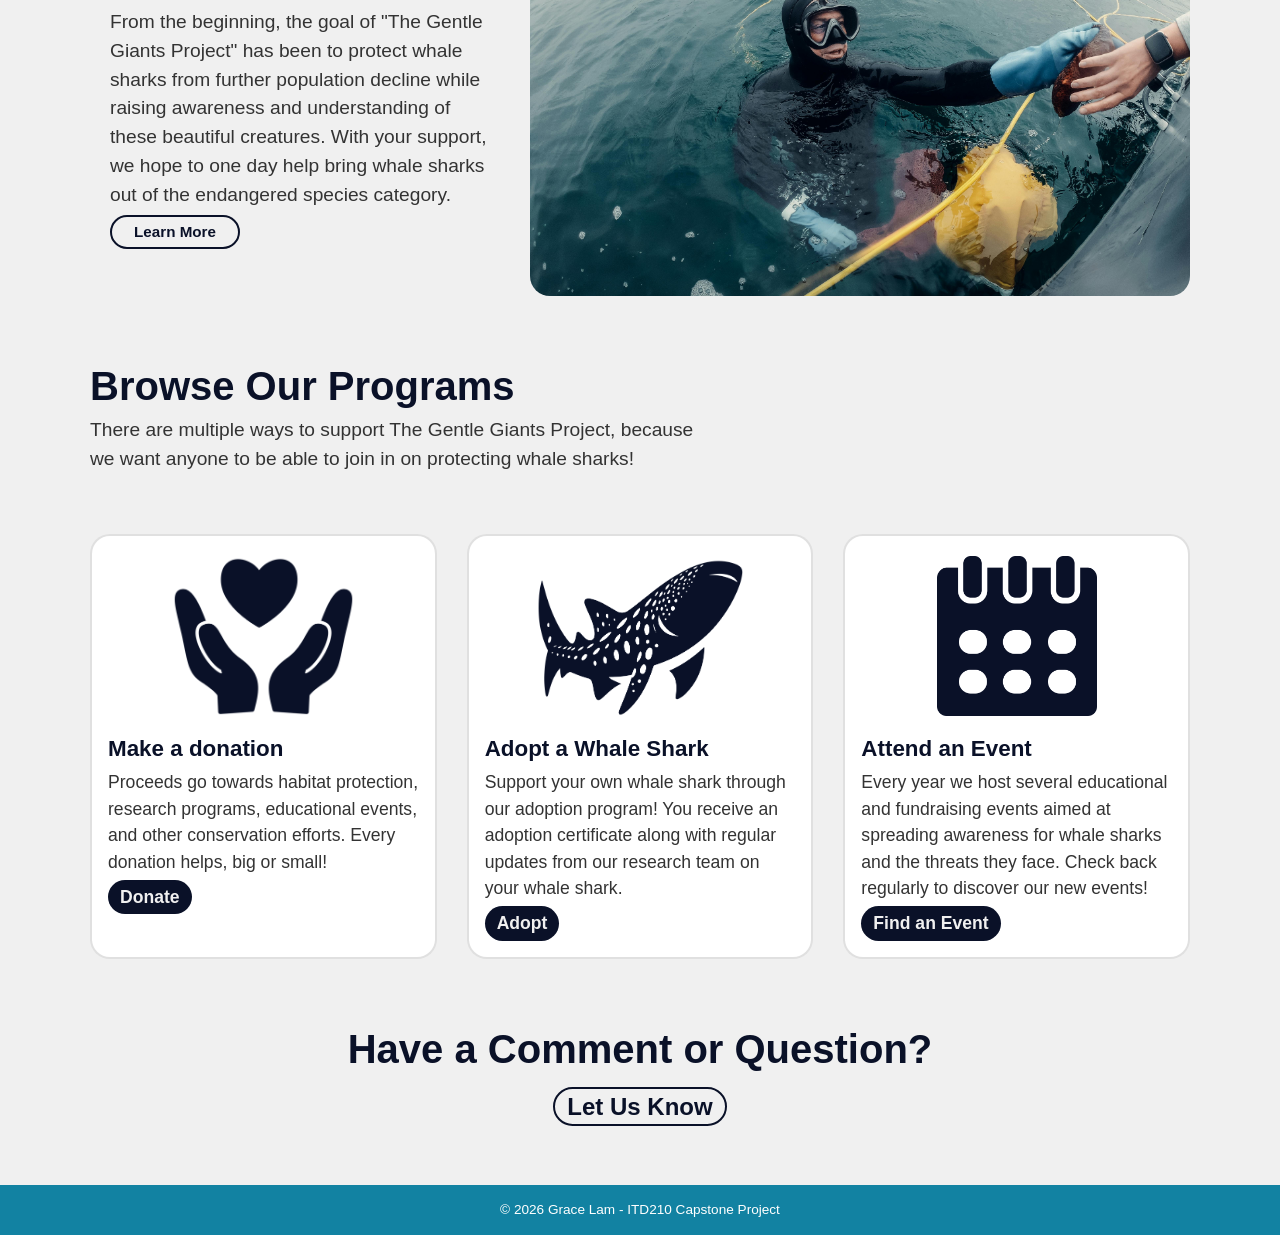
==== commit 0b96a4cd: "removed API section from homepage" ====
--- a/index.html
+++ b/index.html
@@ -137,33 +137,7 @@
             <a href="contact.html">Let Us Know</a>
         </section>
 
-    </main>
-
-<!-- Fetch Data Section -->
-    <div class="supporters">
-    <!-- Section for users to load data -->
-        <section id="supportersStart">
-            <h2>Meet Our Supporters!</h2>
-            <p>Support from people like you allow our team to continue working towards our mission. Click below to meet some of our supporters! </p>
-            <button id="loadBtn">Click Here</button>
-        </section>
-
-    <!-- Section for when data is loading and when there is an error -->
-        <section id="supportersLoading">
-            <h2>Loading</h2>
-            <p id="loadingMessage">Loading supporters...</p>
-            <p id="errorMessage"></p>
-        </section>
-
-    <!-- Section for the data after it's loaded -->
-        <section id="supportersResult">
-            <h2>Here are some of our supporters!</h2>
-            <div id="dataContainer">
-                <!-- supporters from fetch goes here -->
-            </div>
-            <button id="backBtn">Back</button>
-        </section>
-    </div>    
+    </main>   
 
 <!-- Footer -->
     <footer>
@@ -186,84 +160,6 @@
   toggle.setAttribute("aria-expanded", String(isOpen));
 });
 
-// fetch script for supporter data
-    // verify fetch using console.log()
-        async function loadData () {
-            // grabs each section by ID
-            const supportersStart = document.getElementById("supportersStart");
-            const supportersLoading = document.getElementById("supportersLoading");
-            const supportersResult = document.getElementById("supportersResult");
-            const errorMessage = document.getElementById("errorMessage");
-            const dataContainer = document.getElementById("dataContainer");
-
-            // changes display so only loading section is shown when data is loading
-            supportersStart.style.display = "none";
-            supportersLoading.style.display = "block";
-            supportersResult.style.display = "none";
-            errorMessage.textContent = "";
-            dataContainer.innerHTML = "";
-
-            // request to get quote from the api
-            try {
-                const response = await fetch("https://jsonplaceholder.typicode.com/users")
-
-            // displays error message if the request for data fails
-            if (!response.ok) {
-                throw new Error("Failed to load data.");
-            }    
-
-            // turns the requested data into javascript
-            const data = await response.json();
-
-            console.log(data);
-
-            // makes the loading of supporters random and limits users loaded to 5
-            const selectedUsers = data 
-                .sort(() => 0.5 - Math.random())
-                .slice(0, 5);
-
-            // displays the supporters in the format set up
-            selectedUsers.forEach(user => {
-                const item = document.createElement("div");
-                item.innerHTML = `
-                    <h3>${user.name}</h3>
-                    <p>From ${user.address.city}</p>
-                 `;
-                dataContainer.appendChild(item);
-            });
-
-            // changes display of sections so only the quote result is visible
-            supportersLoading.style.display = "none";
-            supportersResult.style.display = "block";
-
-            // error message that gets displayed if the fetch didn't work
-            } catch (error) {   
-                errorMessage.textContent = "Something went wrong. Please try again.";
-                console.log(error);
-            // stops displaying the loading message when data is displayed
-             } finally {
-                    loadingMessage.style.display = "none";
-                }
-            }
-        // function for button to bring users back to the start section after loading supporters
-        function goBack() {
-            const supportersStart = document.getElementById("supportersStart");
-            const supportersLoading = document.getElementById("supportersLoading");
-            const supportersResult = document.getElementById("supportersResult");
-            const dataContainer = document.getElementById("dataContainer");
-
-            supportersStart.style.display = "block";
-            supportersLoading.style.display = "none";
-            supportersResult.style.display = "none";
-
-            dataContainer.innerHTML = "";
-        }
-
-        // button that users can click to load supporters
-        document.getElementById("loadBtn").addEventListener("click", loadData);  
-
-        // button to bring users back to the start section 
-        document.getElementById("backBtn").addEventListener("click", goBack);
  </script>
 </body>
 </html>
--- a/style.css
+++ b/style.css
@@ -356,37 +356,36 @@
 
 /* Quote Data/Fetch styles */
 /* display styles to make only one section visible at a time */
-#quoteLoading,
-#quoteResult {
+#supportersLoading,
+#supportersResult {
     display: none;
 }
 
-.quotes {
+.supporters {
     text-align: center;
 }
 
 /* stage 1 styles */
-#quoteStart {
+#supportersStart {
     margin: 0px auto 30px auto;
     background-color: var(--card);
     border: var(--line);
     border-radius: var(--radius);
-    width: 400px;
+    width: 500px;
     padding: 20px;
 }
 
-#quoteStart h2 {
+#supportersStart h2 {
     font-size: 2rem;
 }
 
-#quoteStart p {
-    font-size: 1.1rem;
-    margin-bottom: 10px;
+#supportersStart p {
+    font-size: 1.1rem;
 }
 
 /* stage 2 - loading styles */
 
-#quoteLoading {
+#supportersLoading {
     margin: 0px auto 30px auto;
 }
 
@@ -395,6 +394,7 @@
 button {
     padding: 10px 24px;
     border-radius: 12px;
+    margin-top: 12px;
     font-size: 0.95rem;
     font-weight: 700;
     cursor: pointer;
@@ -410,7 +410,7 @@
 }
 
 /* stage 3 - results styles */
-#quoteResult {
+#supportersResult {
     background-color: var(--card);
     border: var(--line);
     padding: 15px;
@@ -419,12 +419,17 @@
     border-radius: var(--radius);
 }
 
-#quoteResult p {
-    font-size: 1.1rem;
-}
-
-#quoteResult h3 {
-    font-size: 1.3rem;
+#supportersResult p {
+    font-size: 1.1rem;
+}
+
+#supportersResult h2 {
+    font-size: 1.8rem;
+    color: #1282A2;
+}
+
+#supportersResult h3 {
+    font-size: 1.2rem;
 }
 
 /* Error Styles */
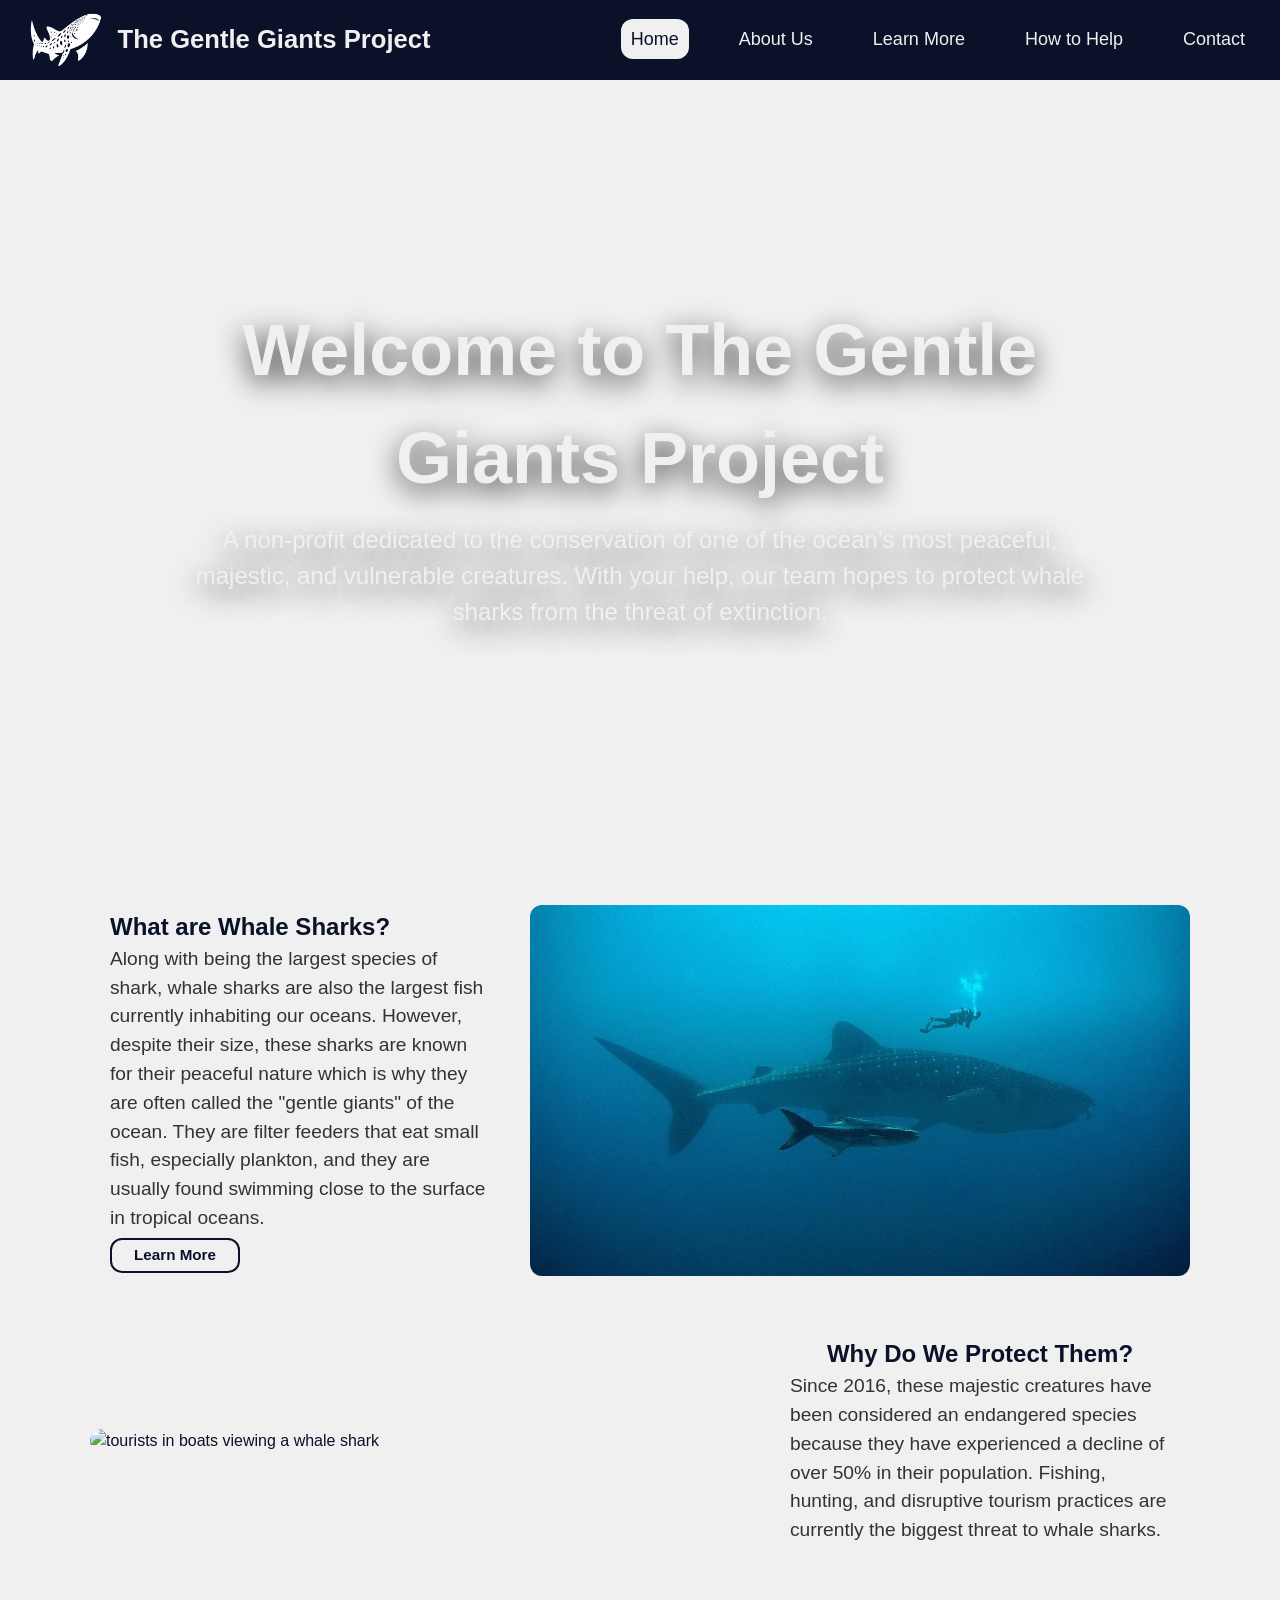
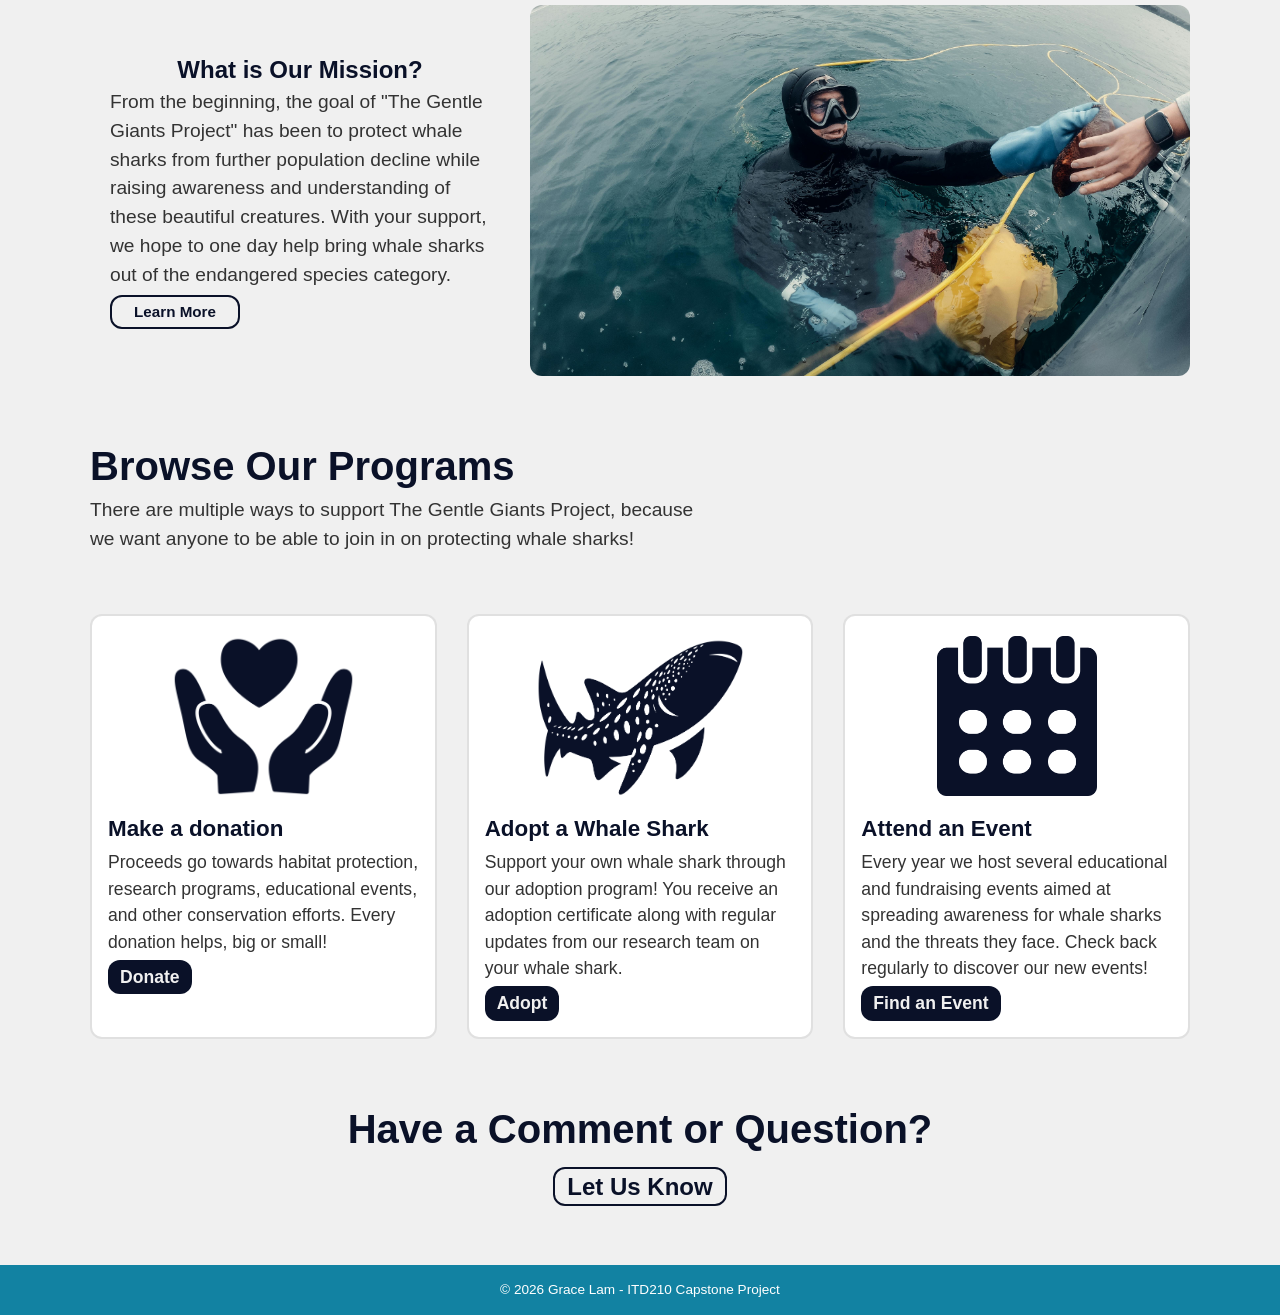
==== commit 9ca2aaf0: "Fixed bugs on several pages and applied feedback from previous assignments. Also Added the conact pa" ====
--- a/index.html
+++ b/index.html
@@ -9,41 +9,40 @@
 <body>
     
 <!-- Header with brand logo and the navigation section-->
-    <header>
-<!-- Branding -->
-        <div class="branding">
-            <img src="images/brand_icon.png" alt="white whale shark icon">
+    <header class="header">
+
+<!-- Branding section with logo and company name -->
+         <div class="brand">
+            <img src="images/brand_icon.png" alt="whale shark icon">
             <span>The Gentle Giants Project</span>
-        </div>
-
-<!--Desktop Nav-->
-            <nav class="desktop_nav" aria-label="Main Navigation">
-                <a href="index.html" class="active" aria-current="page">Home</a>
-                <a href="about.html">About Us</a>
-                <a href="learn.html">Learn More</a>
-                <a href="help.html">How to Help</a>
-                <a href="contact.html">Contact</a>
-            </nav>
-
-<!-- Mobile Nav toggle button -->
+         </div>
+
+<!-- desktop/main navigation -->
+        <nav class="main_nav">
+            <ul>
+                <li><a class="active" href="index.html">Home</a></li>
+                <li><a href="about.html">About Us</a></li>
+                <li><a href="learn.html">Learn More</a></li>
+                <li><a href="help.html">How to Help</a></li>
+                <li><a href="contact.html">Contact</a></li>
+            </ul>
+        </nav>
+
+<!-- mobile toggle -->
         <button class="mobile_toggle" id="mobileToggle" aria-label="Open navigation" aria-expanded="false">
               <span aria-hidden="true"></span>
         </button>
 
+<!-- mobile nav -->
+        <ul class="mobile_nav" id="mobileNav">
+                <li><a class="active" href="index.html">Home</a></li>
+                <li><a href="about.html">About Us</a></li>
+                <li><a href="learn.html">Learn More</a></li>
+                <li><a href="help.html">How to Help</a></li>
+                <li><a href="contact.html">Contact</a></li>
+            </ul>
+
     </header>
-
-    <!-- Mobile Nav -->
-        <nav class="mobile_nav" id="mobileNav" aria-label="Mobile navigation">
-            <!-- Example usage -->
-            <a href="index.html" class="active" aria-current="page">Home</a>
-            <a href="about.html">About Us</a>
-            <a href="learn.html">Learn More</a>
-            <a href="help.html">How to Help</a>
-            <a href="contact.html">Contact</a>
-            </nav>
-
-<!--Main section-->
-    <main>
 
 <!--Hero section-->
         <section class="hero" aria-label="Hero Section">
@@ -144,8 +143,8 @@
         &copy; 2026 Grace Lam - ITD210 Capstone Project
     </footer>
 
-<!-- JavaScript -->
- <script>
+<!-- Javascript -->
+  <script>
 
 /* Mobile Navigation javascript */
 
--- a/style.css
+++ b/style.css
@@ -5,12 +5,14 @@
 }
 
 :root{
-  --ink:#0A1128;                
-  --bg:#f0f0f0;                 
-  --card:#ffffff;               
-  --muted:#333333;              
-  --line:rgba(0,0,0,0.12);      
-  --radius:20px; 
+    --ink:#0A1128;                
+    --bg:#f0f0f0;                 
+    --card:#ffffff;               
+    --muted:#333333;              
+    --line:rgba(0,0,0,0.12);      
+    --radius: 12px;
+    --shadow: 0 10px 22px rgba(0,0,0,.06);
+    --space: 32px;
 }
 
 body {
@@ -22,73 +24,120 @@
     color: var(--ink);
 }
 
+main {
+    margin-top: 10px;
+}
+
 a {
   color: inherit;
 }
 
-/* Header styles */
-header{
-  position:fixed;top:0;left:0;width:100%;height:64px;
-  background:#0A1128;
-  backdrop-filter:blur(18px);
-  border-bottom:1px solid rgba(0,0,0,0.06);
-  display:flex;align-items:center;justify-content:space-between;
-  padding:0 22px;
-  z-index:1000;
-}
-
-.branding {
+/* header styles */
+header {
+    position: sticky; top:0;left:0;width:100%;
+    background: #0A1128;
+    border-bottom: 1px solid var(--line);
+    height: 80px;
+    /* header layout */
+    display: flex;
+    justify-content: space-between;
+    align-items: center;
+
+    padding: 0 20px;
+
+    z-index: 10;
+}
+
+/* branding styles */
+.brand {
     display: flex;
     align-items: center;
     gap: 8px;
     color: #f0f0f0;
-    font-size: 1.2rem;
+    font-size: clamp(18px, 1.6rem, 26px);
     font-weight: 650;
 }
 
-.branding img {
-    width: 70px;
+.brand img {
+    width: clamp(70px, 7vw, 100px);
     height: auto;
-}
-
-/* Nav styles */
-.desktop_nav {
+    padding: 5px;
+}
+
+/* Main navigation styles */
+
+/* layout */
+.main_nav ul {
     display:flex;
+    align-items: center;
     gap:20px;
-    font-size: 1rem;
-}
-
-.desktop_nav a{
-  text-decoration:none;
-  color: #f0f0f0;
-  background: #0A1128;
-  font-weight:450;
-  border: solid 3px #0A1128;
-  border-radius: 20px;
-  padding: 8px 12px;
-}
-.desktop_nav a.active {
+    list-style-type: none;
+}
+
+/* link styles */
+.main_nav a {
+    text-decoration: none;
+    color: #f0f0f0;
+    background: #0A1128;
+    font-size: clamp(12px, 3.5vh, 18px);
+    font-weight:450;
+    border-radius: var(--radius);
+    padding: 10px;
+}
+
+.main_nav li {
+    padding: 5px;
+    margin-left: 10px;
+}
+
+/* style for active page */
+.main_nav a.active {
     background: #f0f0f0;
     color: #0A1128;
 }
-.desktop_nav a:hover {
+
+/* hover style */
+.main_nav a:hover {
     background: #1282A2;
 }
 
-/* mobile navigation */
-
-.mobile_toggle{
-  width:40px;height:40px;border-radius:999px;
-  border:1px solid #0A1128;
-  background:#f0f0f0;
-  display:none;
-  align-items:center;justify-content:center;
-  cursor:pointer;
-}
+/* Mobile navigation */
+
+/* layout */
+.mobile_nav li {
+    display:flex;
+    align-items: center;
+    gap:20px;
+    list-style-type: none;
+}
+
+/* link style */
+.mobile_nav a {
+    text-decoration: none;
+    color: #f0f0f0;
+    background: #0A1128;
+    font-size: clamp(14px, 4vh, 20px);
+    font-weight:450;
+    border-radius: var(--radius);
+    padding: 10px;
+}
+
+/* button for mobile menu */
+.mobile_toggle {
+   width:40px;height:40px;border-radius:999px;
+   border:1px solid #0A1128;
+   background:#f0f0f0;
+   display:none;
+   align-items:center;justify-content:center;
+   cursor:pointer;
+   z-index: 1000;
+}
+
 .mobile_toggle span{
   width:18px;height:2px;border-radius:999px;background:#111;
   position:relative;display:block;
 }
+
 .mobile_toggle span::before,
 .mobile_toggle span::after{
   content:"";
@@ -97,11 +146,13 @@
 .mobile_toggle span::before{top:-6px;}
 .mobile_toggle span::after{top:6px;}
 
-@media(max-width:950px){
-  .desktop_nav{display:none;}
+/* media query to hide main nav and show mobile nav button */
+@media(max-width:1200px){
+  .main_nav{display:none;}
   .mobile_toggle{display:flex;}
 }
 
+/* mobile nav layout and style */
 .mobile_nav{
   position:fixed;
   top:0;
@@ -130,6 +181,10 @@
     background: #1282A2;
 }
 
+.mobile_nav a:hover{
+    background: #1282A2;
+}
+
 /* Hero styles */
 .hero {
     position: relative;
